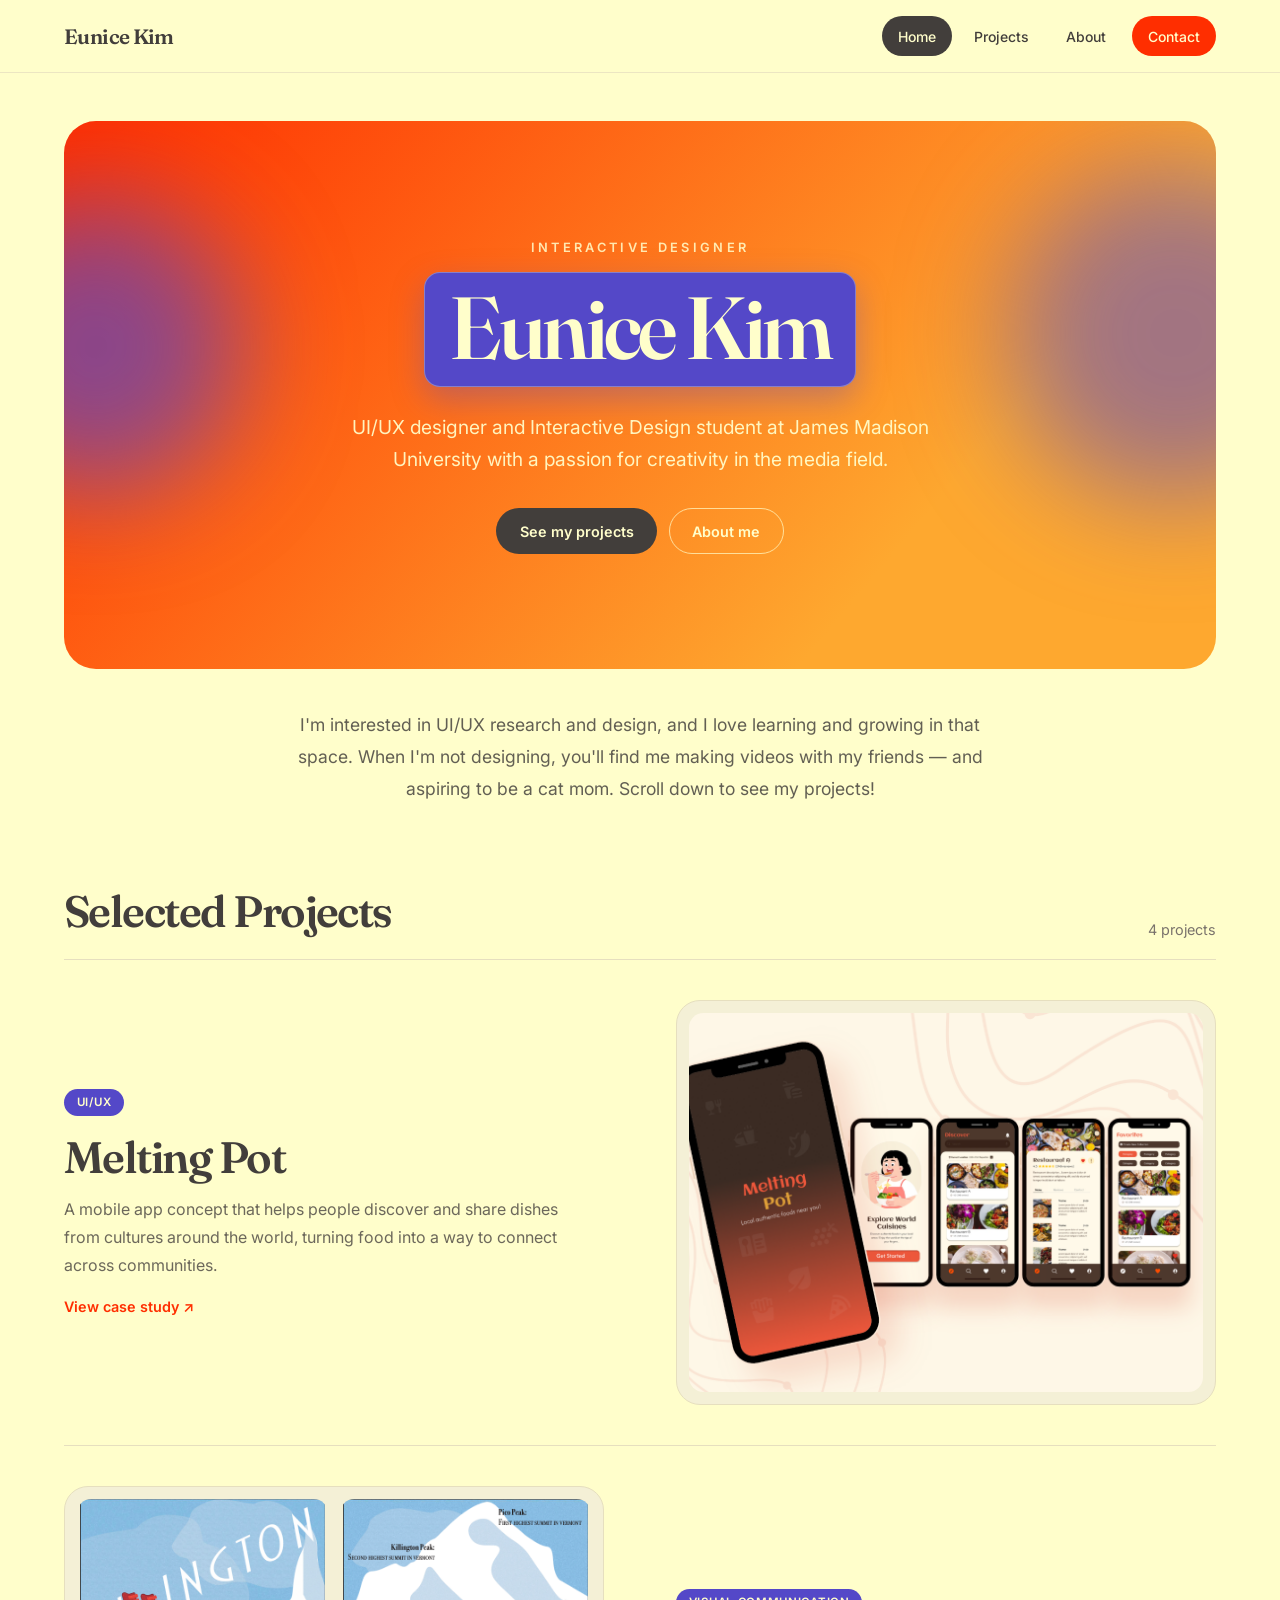
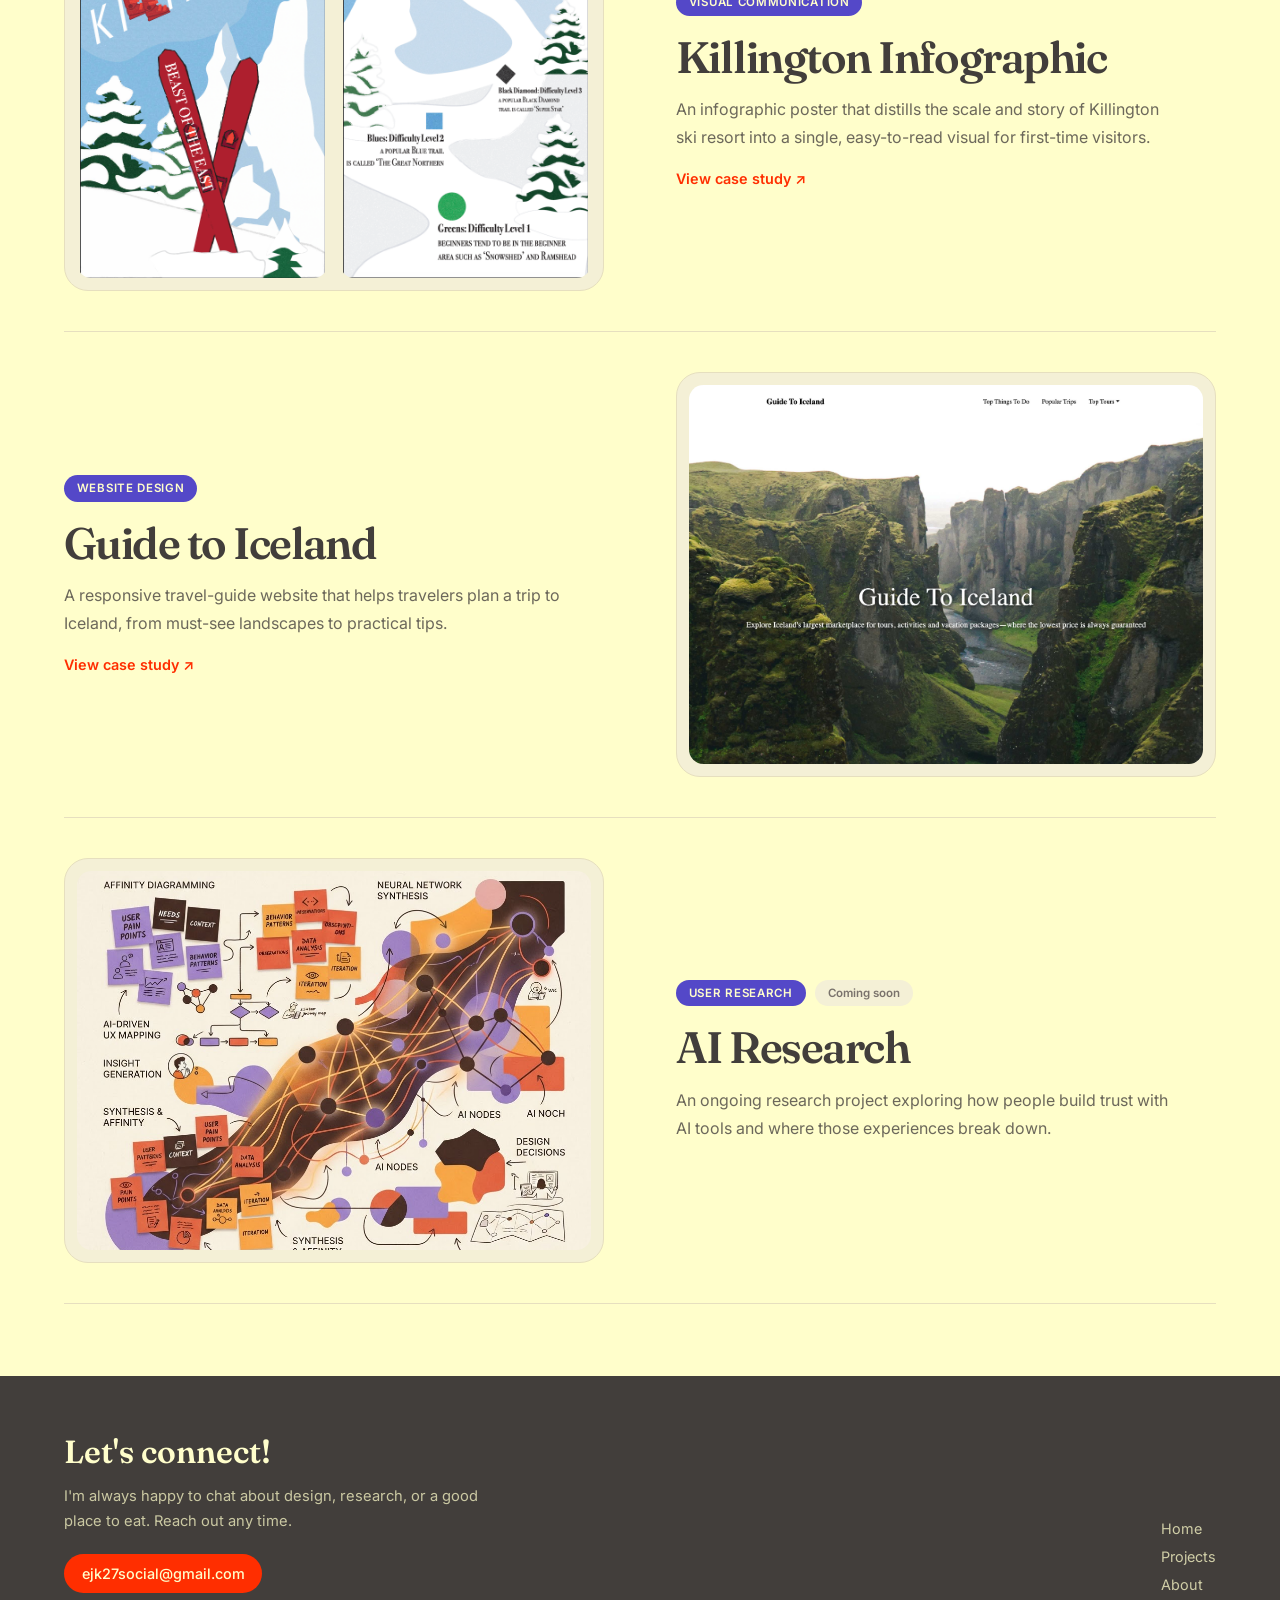
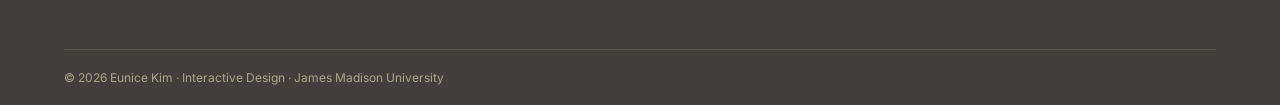
==== index.html @ 39f7ea8d "modified:   index.html" ====
<!doctype html>
<html lang="en">
  <head>
    <meta charset="utf-8">
    <meta name="viewport" content="width=device-width, initial-scale=1">
    <meta name="description" content="Portfolio of Eunice Kim, an Interactive Design student focused on UI/UX research and design.">
    <meta name="theme-color" content="#fffecb">
    <title>Eunice Kim — Interactive Designer</title>
    <link rel="icon" href="public/eunice-tab-logo.png" type="image/png">
    <link rel="stylesheet" href="styles.css">
    <script src="site.js" defer></script>
  </head>
  <body>
    <header class="site-header">
      <div class="header-inner">
        <a class="brand" href="./">Eunice Kim</a>
        <button class="menu-toggle" type="button" aria-label="Open menu" aria-expanded="false" aria-controls="primary-navigation">☰</button>
        <nav class="primary-nav" id="primary-navigation" aria-label="Primary">
          <a class="nav-link" href="./" aria-current="page">Home</a>
          <a class="nav-link" href="./#projects">Projects</a>
          <a class="nav-link" href="./about/">About</a>
          <a class="contact-link" href="mailto:ejk27social@gmail.com">Contact</a>
        </nav>
      </div>
    </header>

    <main>
      <section class="container hero-wrap" aria-labelledby="hero-title">
        <div class="hero">
          <span class="eyebrow">Interactive Designer</span>
          <h1 id="hero-title">Eunice Kim</h1>
          <p class="hero-copy">UI/UX designer and Interactive Design student at James Madison University with a passion for creativity in the media field.</p>
          <div class="button-row">
            <a class="button button-primary" href="#projects">See my projects</a>
            <a class="button button-outline-light" href="./about/">About me</a>
          </div>
        </div>
        <p class="intro-copy">I&apos;m interested in UI/UX research and design, and I love learning and growing in that space. 
          When I&apos;m not designing, you&apos;ll find me making videos with my friends — and aspiring to be a cat mom. Scroll down to see my projects!</p>
      </section>

      <section class="container section" id="projects" aria-labelledby="projects-title">
        <div class="section-heading">
          <h2 id="projects-title">Selected Projects</h2>
          <span class="subtle">4 projects</span>
        </div>

        <ul class="project-list">
          <li class="project-row">
            <a class="project-card-link" href="./projects/melting-pot/">
              <div class="project-info">
                <span class="project-category">UI/UX</span>
                <h3 class="project-title">Melting Pot</h3>
                <p class="project-blurb">A mobile app concept that helps people discover and share dishes from cultures around the world, turning food into a way to connect across communities.</p>
                <span class="project-cta">View case study ↗</span>
              </div>
              <div class="project-visual">
                <img src="public/images/Melting Pot Redesign.png" alt="Melting Pot cultural food discovery app concept" loading="lazy">
              </div>
            </a>
          </li>

          <li class="project-row">
            <a class="project-card-link" href="./projects/killington-infographic/">
              <div class="project-info">
                <span class="project-category">Visual Communication</span>
                <h3 class="project-title">Killington Infographic</h3>
                <p class="project-blurb">An infographic poster that distills the scale and story of Killington ski resort into a single, easy-to-read visual for first-time visitors.</p>
                <span class="project-cta">View case study ↗</span>
              </div>
              <div class="project-visual contain">
                <img src="public/images/killington-infographic-front.png" alt="Killington ski resort infographic poster" loading="lazy">
                <img src="public/images/killington-infographic-back.png" alt="Infographic detail showing Killington trail information" loading="lazy">
              </div>
            </a>
          </li>

          <li class="project-row">
            <a class="project-card-link" href="./projects/guide-to-iceland/">
              <div class="project-info">
                <span class="project-category">Website Design</span>
                <h3 class="project-title">Guide to Iceland</h3>
                <p class="project-blurb">A responsive travel-guide website that helps travelers plan a trip to Iceland, from must-see landscapes to practical tips.</p>
                <span class="project-cta">View case study ↗</span>
              </div>
              <div class="project-visual">
                <img src="public/images/guide-to-iceland.png" alt="Guide to Iceland travel website design" loading="lazy">
              </div>
            </a>
          </li>

          <li class="project-row">
            <div class="project-info">
              <span class="project-category">User Research</span>
              <span class="coming-soon">Coming soon</span>
              <h3 class="project-title">AI Research</h3>
              <p class="project-blurb">An ongoing research project exploring how people build trust with AI tools and where those experiences break down.</p>
            </div>
            <div class="project-visual">
              <img src="public/images/ai-research.png" alt="AI trust research project artwork" loading="lazy">
            </div>
          </li>
        </ul>
      </section>
    </main>

    <footer class="site-footer">
      <div class="footer-inner">
        <div class="footer-copy">
          <h2 class="footer-title">Let&apos;s connect!</h2>
          <p class="footer-description">I&apos;m always happy to chat about design, research, or a good place to eat. Reach out any time.</p>
          <a class="footer-email" href="mailto:ejk27social@gmail.com">ejk27social@gmail.com</a>
        </div>
        <nav class="footer-nav" aria-label="Footer">
          <a href="./">Home</a>
          <a href="./#projects">Projects</a>
          <a href="./about/">About</a>
        </nav>
      </div>
      <div class="footer-bottom">© <span data-current-year>2026</span> Eunice Kim · Interactive Design · James Madison University</div>
    </footer>
  </body>
</html>
---- styles.css ----
@import url('https://fonts.googleapis.com/css2?family=Fraunces:opsz,wght@9..144,500;9..144,600;9..144,700&family=Inter:wght@400;500;600;700&display=swap');

:root {
  color-scheme: light;
  --ink: #423e3b;
  --red: #ff2e00;
  --orange: #fea82f;
  --cream: #fffecb;
  --violet: #5448c8;
  --muted: #f4f0d6;
  --muted-ink: #7a736c;
  --border: #e6dfbf;
  --display: 'Fraunces', Georgia, serif;
  --body: 'Inter', Arial, sans-serif;
}

* {
  box-sizing: border-box;
}

html {
  scroll-behavior: smooth;
  scroll-padding-top: 6rem;
}

body {
  min-height: 100vh;
  margin: 0;
  background: var(--cream);
  color: var(--ink);
  font-family: var(--body);
  -webkit-font-smoothing: antialiased;
}

body,
button,
a {
  font-family: var(--body);
}

a {
  color: inherit;
  text-decoration: none;
}

button {
  color: inherit;
}

img {
  display: block;
  max-width: 100%;
}

.site-header {
  position: sticky;
  z-index: 10;
  top: 0;
  border-bottom: 1px solid rgb(230 223 191 / 75%);
  background: rgb(255 254 203 / 90%);
  backdrop-filter: blur(14px);
}

.header-inner,
.footer-inner,
.footer-bottom,
.container {
  width: min(100% - 3rem, 72rem);
  margin-inline: auto;
}

.header-inner {
  display: flex;
  min-height: 4.5rem;
  align-items: center;
  justify-content: space-between;
}

.brand,
h1,
h2,
h3,
.project-title,
.footer-title {
  font-family: var(--display);
}

.brand {
  font-size: 1.3rem;
  font-weight: 600;
  letter-spacing: -0.03em;
}

.primary-nav {
  display: flex;
  align-items: center;
  gap: 0.35rem;
}

.nav-link,
.contact-link {
  border-radius: 999px;
  padding: 0.7rem 1rem;
  font-size: 0.875rem;
  font-weight: 500;
  transition: background-color 160ms ease, color 160ms ease, transform 160ms ease;
}

.nav-link:hover,
.nav-link[aria-current='page'] {
  background: var(--ink);
  color: var(--cream);
}

.contact-link {
  margin-left: 0.25rem;
  background: var(--red);
  color: var(--cream);
}

.contact-link:hover,
.button-primary:hover {
  background: var(--ink);
}

.menu-toggle {
  display: none;
  width: 2.75rem;
  height: 2.75rem;
  border: 0;
  border-radius: 50%;
  background: transparent;
  cursor: pointer;
  font-size: 1.4rem;
}

.hero-wrap {
  padding: 3rem 0 2rem;
}

.hero {
  position: relative;
  overflow: hidden;
  border-radius: 2rem;
  padding: clamp(4rem, 9vw, 7.5rem) 1.5rem;
  background: linear-gradient(130deg, var(--red), var(--orange) 74%);
  text-align: center;
  isolation: isolate;
}

.hero::before,
.hero::after {
  position: absolute;
  z-index: -1;
  width: 18rem;
  aspect-ratio: 1;
  border-radius: 50%;
  background: rgb(84 72 200 / 68%);
  content: '';
  filter: blur(3.5rem);
}

.hero::before {
  top: 15%;
  left: -7rem;
}

.hero::after {
  top: 8%;
  right: -8rem;
  width: 21rem;
  background: rgb(84 72 200 / 54%);
}

.eyebrow {
  color: rgb(255 254 203 / 85%);
  font-size: 0.8rem;
  font-weight: 600;
  letter-spacing: 0.26em;
  text-transform: uppercase;
}

.hero h1 {
  width: fit-content;
  margin: 1rem auto 0;
  border: 1px solid rgb(255 254 203 / 30%);
  border-radius: 1rem;
  padding: 0.25rem 1.5rem 0.45rem;
  background: var(--violet);
  box-shadow: 0 0.75rem 2rem rgb(84 72 200 / 35%);
  color: var(--cream);
  font-size: clamp(3rem, 8vw, 5.5rem);
  font-weight: 600;
  letter-spacing: -0.04em;
  line-height: 1.15;
}

.hero-copy {
  max-width: 38rem;
  margin: 1.5rem auto 0;
  color: rgb(255 254 203 / 93%);
  font-size: clamp(1rem, 2.1vw, 1.2rem);
  line-height: 1.7;
}

.button-row {
  display: flex;
  flex-wrap: wrap;
  justify-content: center;
  gap: 0.75rem;
  margin-top: 2rem;
}

.button {
  display: inline-flex;
  min-height: 2.9rem;
  align-items: center;
  justify-content: center;
  border: 1px solid transparent;
  border-radius: 999px;
  padding: 0.75rem 1.4rem;
  font-size: 0.9rem;
  font-weight: 600;
  transition: transform 160ms ease, background-color 160ms ease;
}

.button:hover {
  transform: translateY(-2px);
}

.button-primary {
  background: var(--ink);
  color: var(--cream);
}

.button-outline-light {
  border-color: rgb(255 254 203 / 70%);
  color: var(--cream);
}

.button-outline-light:hover {
  background: rgb(255 254 203 / 15%);
}

.intro-copy {
  max-width: 43rem;
  margin: 2.5rem auto 0;
  color: rgb(66 62 59 / 83%);
  font-size: 1.1rem;
  line-height: 1.8;
  text-align: center;
}

.section {
  padding: 3rem 0 4.5rem;
}

.section-heading {
  display: flex;
  align-items: end;
  justify-content: space-between;
  gap: 1rem;
  border-bottom: 1px solid var(--border);
  padding-bottom: 1.3rem;
}

.section-heading h2 {
  margin: 0;
  font-size: clamp(2rem, 4vw, 2.75rem);
  font-weight: 600;
  letter-spacing: -0.035em;
}

.subtle {
  color: var(--muted-ink);
  font-size: 0.9rem;
}

.project-list {
  padding: 0;
  margin: 0;
  list-style: none;
}

.project-row {
  display: grid;
  grid-template-columns: 1fr 1fr;
  align-items: center;
  gap: clamp(2rem, 6vw, 4.5rem);
  border-bottom: 1px solid var(--border);
  padding: 2.5rem 0;
}

.project-row:nth-child(even) .project-info {
  order: 2;
}

.project-row:nth-child(even) .project-visual {
  order: 1;
}

.project-card-link {
  display: contents;
}

.project-card-link:hover .project-title {
  color: var(--red);
}

.project-category,
.coming-soon {
  display: inline-flex;
  width: fit-content;
  align-items: center;
  border-radius: 999px;
  padding: 0.4rem 0.8rem;
  background: var(--violet);
  color: var(--cream);
  font-size: 0.72rem;
  font-weight: 600;
  letter-spacing: 0.06em;
  text-transform: uppercase;
}

.coming-soon {
  margin-left: 0.35rem;
  background: var(--muted);
  color: var(--muted-ink);
  letter-spacing: 0;
  text-transform: none;
}

.project-title {
  margin: 1rem 0 0;
  font-size: clamp(2rem, 4vw, 2.75rem);
  font-weight: 600;
  letter-spacing: -0.035em;
  line-height: 1.15;
  transition: color 160ms ease;
}

.project-blurb {
  max-width: 31rem;
  margin: 0.8rem 0 0;
  color: rgb(66 62 59 / 78%);
  line-height: 1.75;
}

.project-cta {
  display: inline-block;
  margin-top: 1.2rem;
  color: var(--red);
  font-size: 0.9rem;
  font-weight: 600;
}

.project-visual {
  display: flex;
  aspect-ratio: 4 / 3;
  gap: 0.75rem;
  overflow: hidden;
  border: 1px solid var(--border);
  border-radius: 1.5rem;
  padding: 0.75rem;
  background: var(--muted);
}

.project-visual img {
  width: 100%;
  height: 100%;
  min-width: 0;
  flex: 1;
  border-radius: 0.9rem;
  object-fit: cover;
  transition: transform 350ms ease;
}

.project-visual.contain img {
  object-fit: contain;
}

.project-card-link:hover .project-visual img {
  transform: scale(1.035);
}

.site-footer {
  background: var(--ink);
  color: var(--cream);
}

.footer-inner {
  display: flex;
  align-items: end;
  justify-content: space-between;
  gap: 3rem;
  padding-block: 3.5rem;
}

.footer-copy {
  max-width: 28rem;
}

.footer-title {
  margin: 0;
  font-size: 2rem;
  font-weight: 600;
}

.footer-description {
  margin: 0.8rem 0 0;
  color: rgb(255 254 203 / 72%);
  font-size: 0.92rem;
  line-height: 1.7;
}

.footer-email {
  display: inline-flex;
  margin-top: 1.25rem;
  border-radius: 999px;
  padding: 0.7rem 1.1rem;
  background: var(--red);
  font-size: 0.9rem;
  font-weight: 500;
  transition: background-color 160ms ease, color 160ms ease;
}

.footer-email:hover {
  background: var(--orange);
  color: var(--ink);
}

.footer-nav {
  display: flex;
  flex-direction: column;
  gap: 0.7rem;
  font-size: 0.9rem;
}

.footer-nav a {
  color: rgb(255 254 203 / 75%);
}

.footer-nav a:hover {
  color: var(--cream);
}

.footer-bottom {
  border-top: 1px solid rgb(255 254 203 / 12%);
  padding-block: 1.25rem;
  color: rgb(255 254 203 / 55%);
  font-size: 0.75rem;
}

.about-layout {
  display: grid;
  grid-template-columns: minmax(0, 0.9fr) minmax(0, 1.1fr);
  align-items: center;
  gap: clamp(3rem, 8vw, 6rem);
  padding-block: 5rem;
}

.about-art {
  position: relative;
  width: min(100%, 28rem);
  aspect-ratio: 1;
  justify-self: center;
}

.about-art::before {
  position: absolute;
  inset: -1rem;
  background: linear-gradient(135deg, var(--violet), var(--red), var(--orange));
  content: '';
  filter: blur(2.5rem);
  opacity: 0.2;
}

.about-art img {
  position: relative;
  width: 100%;
  height: 100%;
  border: 0.35rem solid white;
  border-radius: 42% 58% 58% 42% / 45% 45% 55% 55%;
  object-fit: cover;
}

.about-copy h1 {
  margin: 0;
  color: var(--violet);
  font-size: clamp(3rem, 6vw, 4rem);
  font-weight: 600;
}

.about-copy p {
  margin: 1.2rem 0 0;
  color: rgb(66 62 59 / 86%);
  font-size: 1.05rem;
  line-height: 1.8;
}

.about-actions {
  justify-content: start;
}

.button-primary-red {
  background: var(--red);
  color: var(--cream);
}

.button-primary-red:hover {
  background: var(--ink);
}

.button-outline {
  border-color: rgb(66 62 59 / 25%);
}

.button-outline:hover {
  background: var(--muted);
}

.facts {
  display: grid;
  grid-template-columns: repeat(3, minmax(0, 1fr));
  gap: 1rem;
  padding-bottom: 5rem;
}

.fact-card {
  border: 1px solid var(--border);
  border-radius: 1.25rem;
  padding: 1.5rem;
  background: white;
}

.fact-label,
.meta-label {
  color: var(--muted-ink);
  font-size: 0.75rem;
  font-weight: 700;
  letter-spacing: 0.08em;
  text-transform: uppercase;
}

.fact-value {
  margin: 0.5rem 0 0;
  font-family: var(--display);
  font-size: 1.25rem;
  font-weight: 600;
}

.fact-note {
  margin: 0.35rem 0 0;
  color: rgb(66 62 59 / 62%);
  font-size: 0.9rem;
}

.case-study {
  width: min(100% - 3rem, 64rem);
  margin-inline: auto;
  padding-block: 3rem 5rem;
}

.back-link {
  display: inline-flex;
  align-items: center;
  gap: 0.5rem;
  color: rgb(66 62 59 / 72%);
  font-size: 0.9rem;
  font-weight: 600;
}

.back-link:hover {
  color: var(--red);
}

.case-hero {
  display: grid;
  grid-template-columns: 3fr 2fr;
  align-items: center;
  gap: 2rem;
  margin-top: 1.5rem;
}

.case-cover {
  display: grid;
  min-height: 15rem;
  aspect-ratio: 4 / 3;
  overflow: hidden;
  place-items: center;
  border: 1px solid var(--border);
  border-radius: 1.75rem;
  background: var(--muted);
}

.case-cover img {
  width: 100%;
  height: 100%;
  object-fit: cover;
}

.case-cover.contain img {
  object-fit: contain;
}

.case-cover.full-image {
  aspect-ratio: auto;
}

.case-cover.full-image img {
  height: auto;
}

.case-cover.portrait {
  width: min(100%, 25rem);
  aspect-ratio: 2 / 3;
  justify-self: start;
}

.case-heading h1 {
  margin: 0.9rem 0 0;
  font-size: clamp(2.5rem, 5vw, 3.5rem);
  font-weight: 600;
  letter-spacing: -0.04em;
  line-height: 1.1;
}

.design-question {
  margin: 1rem 0 0;
  color: var(--red);
  font-size: 1.15rem;
  font-weight: 600;
  line-height: 1.6;
}

.case-study-link {
  display: inline-flex;
  align-items: center;
  justify-content: center;
  margin-top: 1.25rem;
  border-radius: 999px;
  padding: 0.7rem 1rem;
  background: var(--violet);
  color: #fff;
  font-size: 0.875rem;
  font-weight: 600;
  text-decoration: none;
  transition: background-color 160ms ease;
}

.case-study-link:active {
  background: var(--red);
}

.case-overview {
  display: grid;
  grid-template-columns: 2fr 1fr;
  gap: 3rem;
  margin-top: 3.5rem;
}

.case-overview h2,
.case-section h2 {
  margin: 0;
  font-size: 1.75rem;
  font-weight: 600;
}

.case-overview-copy {
  margin: 1rem 0 0;
  color: rgb(66 62 59 / 82%);
  font-size: 1.05rem;
  line-height: 1.8;
}

.case-meta {
  display: grid;
  align-content: start;
  gap: 1.5rem;
  border: 1px solid var(--border);
  border-radius: 1.25rem;
  padding: 1.5rem;
  background: white;
}

.case-meta p {
  margin: 0.35rem 0 0;
  line-height: 1.55;
}

.tools-list {
  display: flex;
  flex-wrap: wrap;
  gap: 0.5rem;
  margin-top: 0.6rem;
}

.tool-chip {
  border-radius: 999px;
  padding: 0.4rem 0.7rem;
  background: var(--muted);
  font-size: 0.85rem;
}

.case-sections {
  display: grid;
  gap: 3.5rem;
  margin-top: 4rem;
}

.case-section {
  display: grid;
  grid-template-columns: 1fr 1fr;
  align-items: center;
  gap: 3rem;
}

.case-section:nth-child(even) .case-section-copy {
  order: 2;
}

.case-section:nth-child(even) .case-section-image {
  order: 1;
}

.case-section-copy p {
  margin: 0.9rem 0 0;
  color: rgb(66 62 59 / 82%);
  line-height: 1.8;
}

.case-section-image {
  overflow: hidden;
  aspect-ratio: 4 / 3;
  border: 1px solid var(--border);
  border-radius: 1.25rem;
  background: var(--muted);
}

.case-section-image img {
  width: 100%;
  height: 100%;
  object-fit: cover;
}

.case-section-image.contain img {
  object-fit: contain;
}

.case-section-image.full-image {
  aspect-ratio: auto;
}

.case-section-image.full-image img {
  height: auto;
}

.case-section-image.portrait {
  width: min(100%, 25rem);
  aspect-ratio: 2 / 3;
  justify-self: end;
}

.case-section-image.landscape {
  aspect-ratio: 3 / 2;
  justify-self: start;
}

.coming-soon-panel {
  margin-top: 4rem;
  border: 1px dashed var(--border);
  border-radius: 1.75rem;
  padding: 4rem 2rem;
  background: rgb(255 255 255 / 55%);
  text-align: center;
}

.coming-soon-panel h2 {
  margin: 0;
  font-size: 1.75rem;
}

.coming-soon-panel p {
  max-width: 30rem;
  margin: 0.8rem auto 0;
  color: rgb(66 62 59 / 72%);
  line-height: 1.7;
}

.next-project {
  display: flex;
  align-items: center;
  justify-content: space-between;
  gap: 1rem;
  margin-top: 5rem;
  border-top: 1px solid var(--border);
  padding-top: 1.5rem;
}

.next-project small {
  color: var(--muted-ink);
}

.next-project h2 {
  margin: 0.35rem 0 0;
  font-size: 1.8rem;
  transition: color 160ms ease;
}

.next-project:hover h2 {
  color: var(--red);
}

.next-arrow {
  font-size: 1.8rem;
  transition: transform 160ms ease;
}

.next-project:hover .next-arrow {
  transform: translateX(0.3rem);
}

:focus-visible {
  outline: 3px solid var(--violet);
  outline-offset: 3px;
}

@media (max-width: 700px) {
  .header-inner,
  .footer-inner,
  .footer-bottom,
  .container {
    width: min(100% - 2rem, 72rem);
  }

  .menu-toggle {
    display: inline-grid;
    place-items: center;
  }

  .primary-nav {
    position: absolute;
    top: 100%;
    right: 0;
    left: 0;
    display: none;
    align-items: stretch;
    border-top: 1px solid var(--border);
    padding: 0.75rem 1rem 1rem;
    background: var(--cream);
  }

  .primary-nav.is-open {
    display: flex;
    flex-direction: column;
  }

  .nav-link,
  .contact-link {
    padding: 0.85rem 0.9rem;
  }

  .contact-link {
    margin-left: 0;
  }

  .hero-wrap {
    padding-top: 1.5rem;
  }

  .hero {
    border-radius: 1.5rem;
    padding-inline: 1rem;
  }

  .project-row {
    grid-template-columns: 1fr;
    gap: 1.5rem;
    padding-block: 2rem;
  }

  .project-row:nth-child(even) .project-info,
  .project-row:nth-child(even) .project-visual {
    order: initial;
  }

  .footer-inner {
    align-items: start;
    flex-direction: column;
    gap: 2rem;
  }

  .footer-nav {
    flex-direction: row;
    flex-wrap: wrap;
    gap: 1rem;
  }

  .about-layout {
    grid-template-columns: 1fr;
    gap: 2.5rem;
    padding-block: 3rem;
  }

  .about-art {
    width: min(78vw, 24rem);
  }

  .facts {
    grid-template-columns: 1fr;
    padding-bottom: 3rem;
  }

  .case-study {
    width: min(100% - 2rem, 64rem);
    padding-top: 2rem;
  }

  .case-hero,
  .case-overview,
  .case-section {
    grid-template-columns: 1fr;
  }

  .case-hero {
    gap: 1.5rem;
  }

  .case-overview {
    gap: 1.5rem;
    margin-top: 2.5rem;
  }

  .case-sections {
    gap: 2.5rem;
    margin-top: 3rem;
  }

  .case-section:nth-child(even) .case-section-copy,
  .case-section:nth-child(even) .case-section-image {
    order: initial;
  }
}

@media (prefers-reduced-motion: reduce) {
  *,
  *::before,
  *::after {
    scroll-behavior: auto !important;
    transition-duration: 0.01ms !important;
  }
}
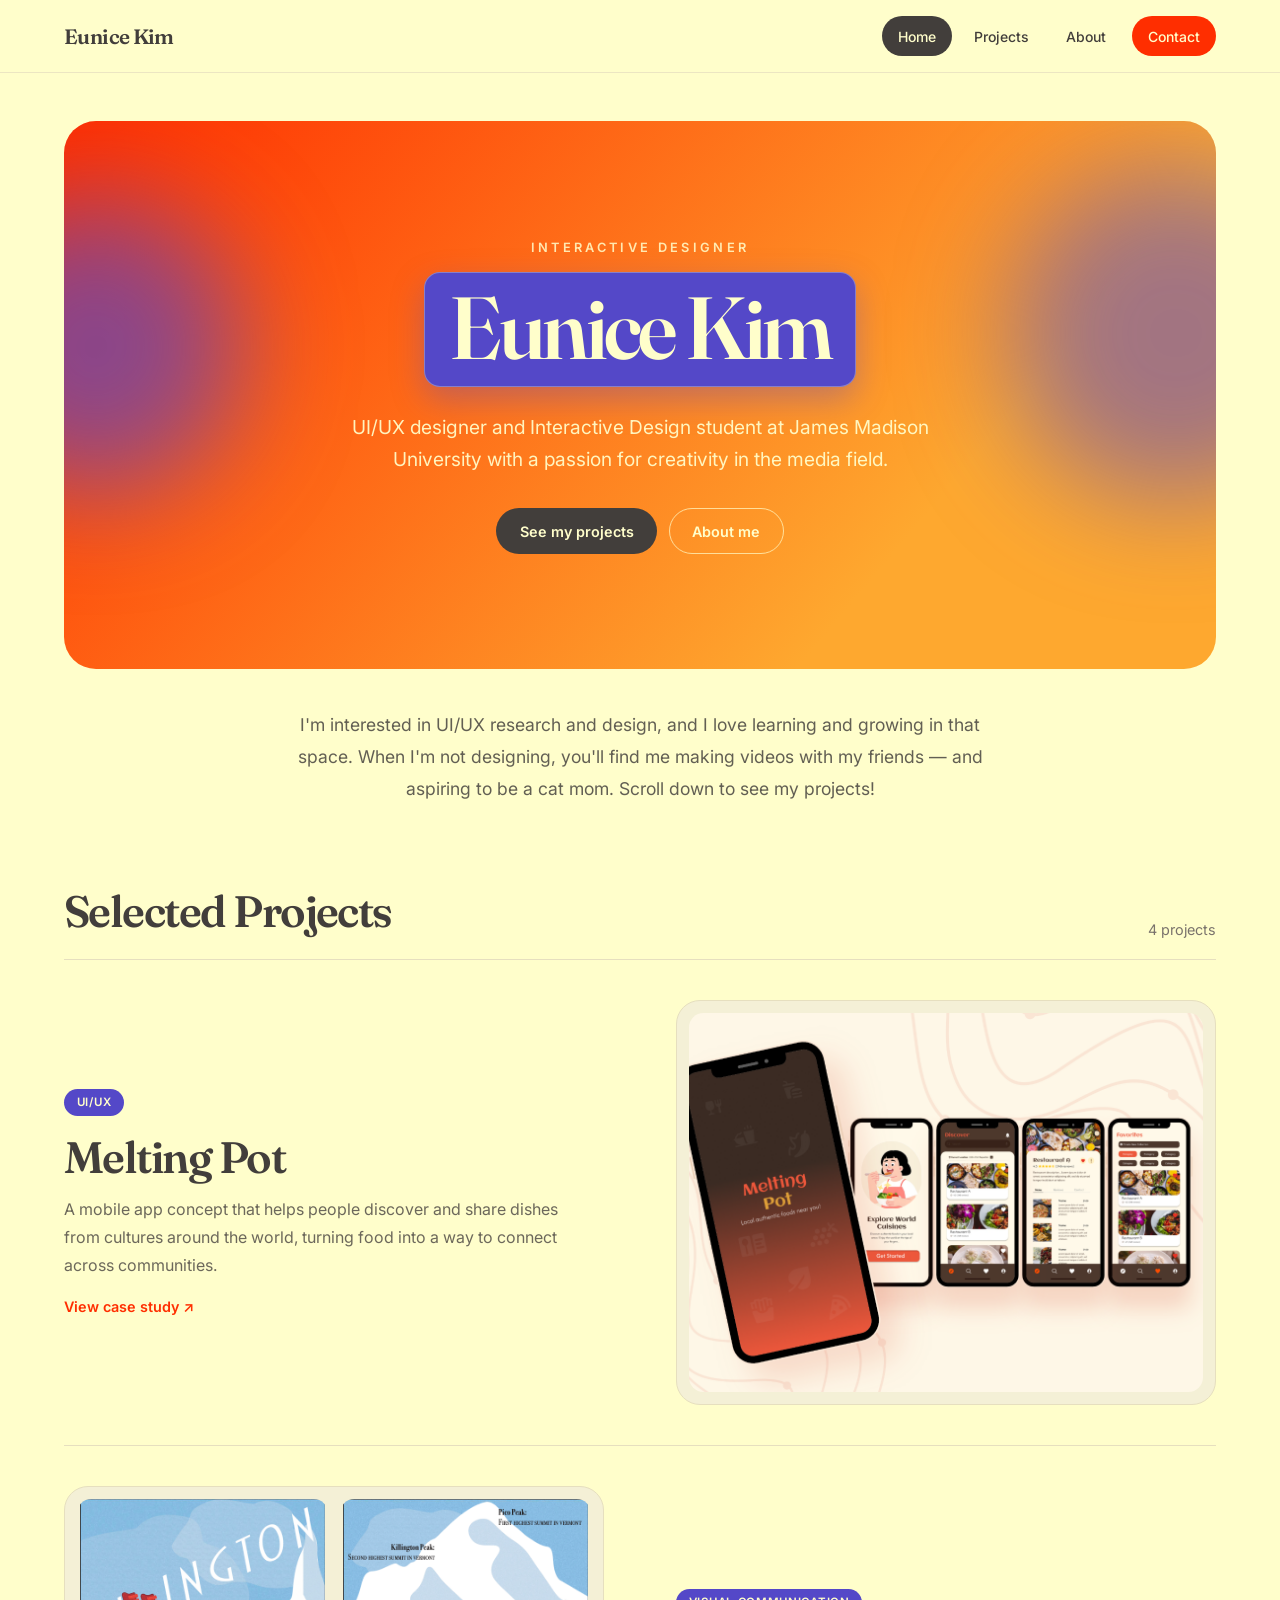
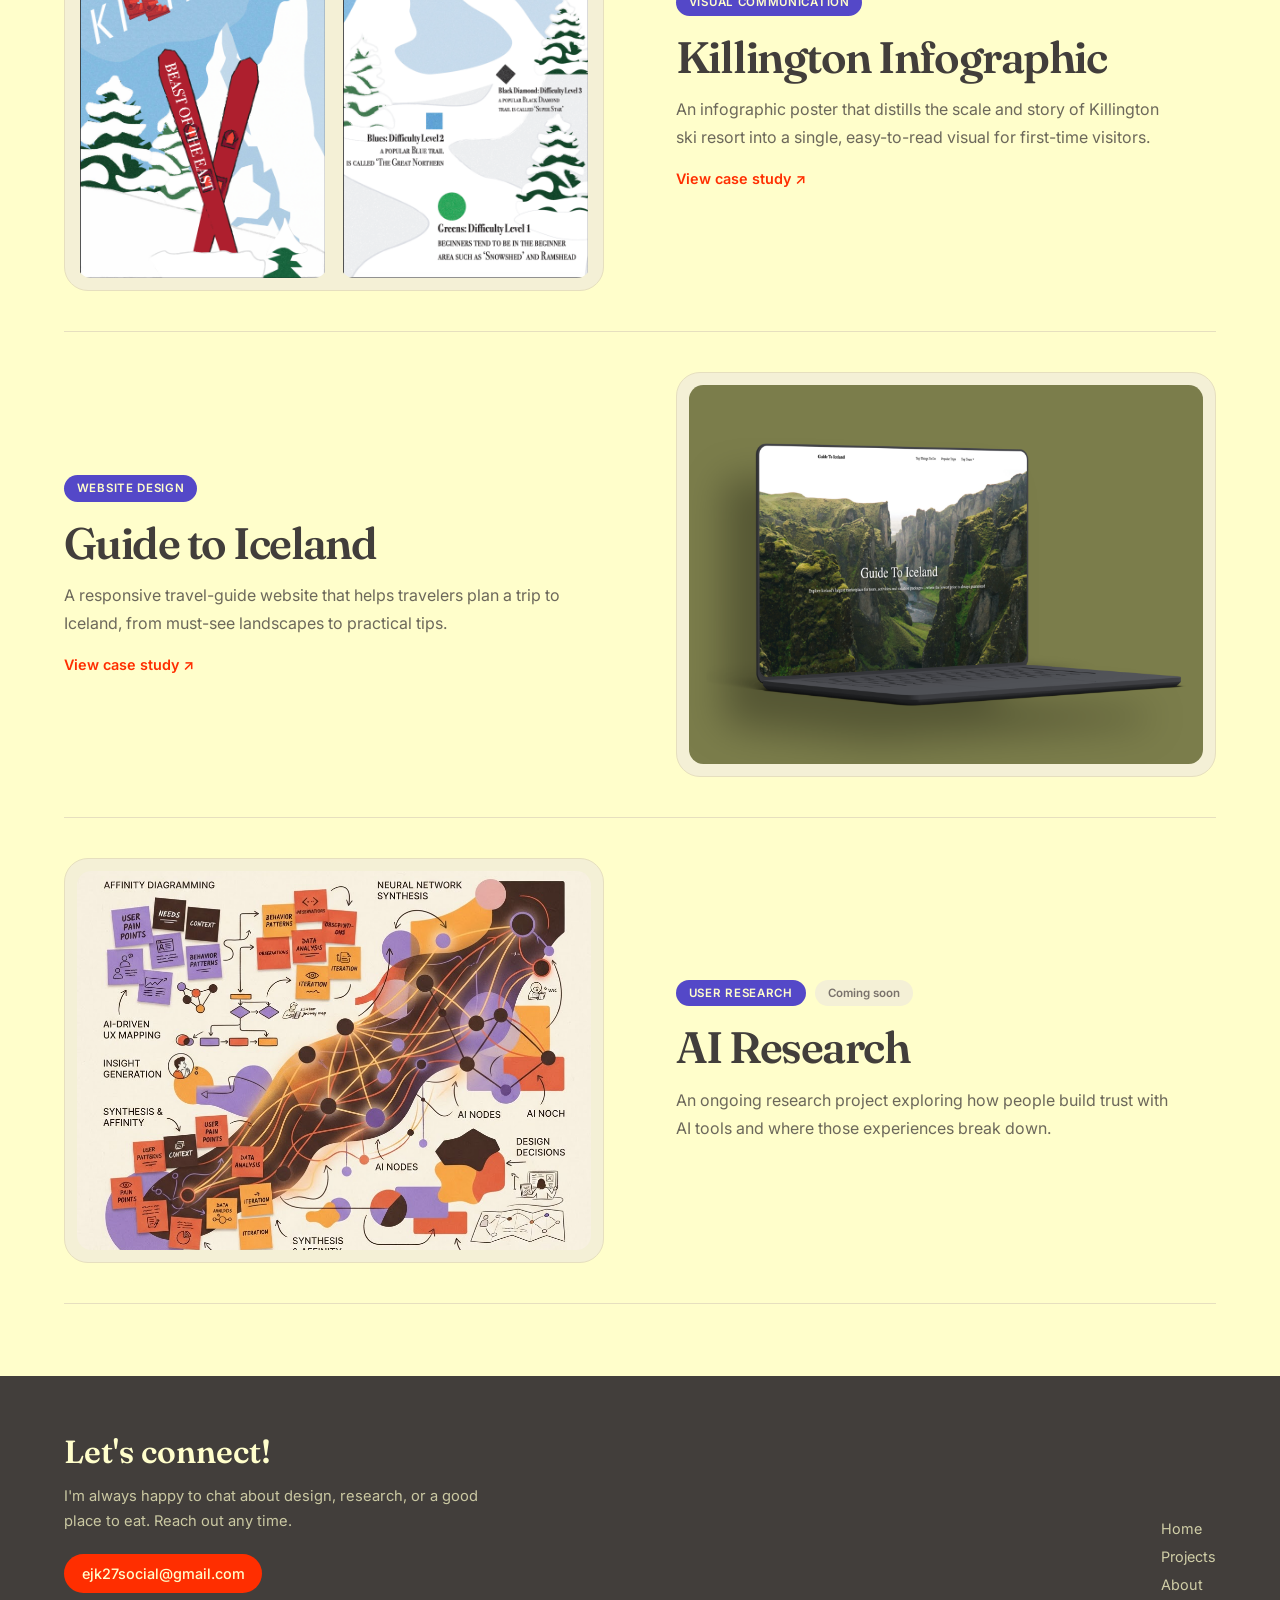
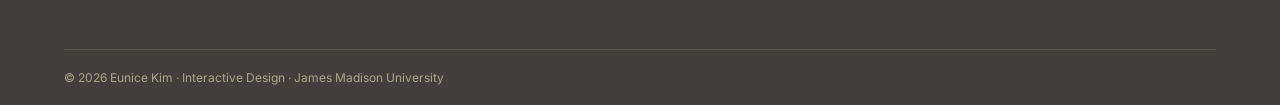
==== commit ba6f3e5f: "modified:   index.html 	new file:   public/images/guide-to-iceland-cover.png" ====
--- a/index.html
+++ b/index.html
@@ -84,7 +84,7 @@
                 <span class="project-cta">View case study ↗</span>
               </div>
               <div class="project-visual">
-                <img src="public/images/guide-to-iceland.png" alt="Guide to Iceland travel website design" loading="lazy">
+                <img src="public/images/guide-to-iceland-cover.png" alt="Guide to Iceland travel website design" loading="lazy">
               </div>
             </a>
           </li>
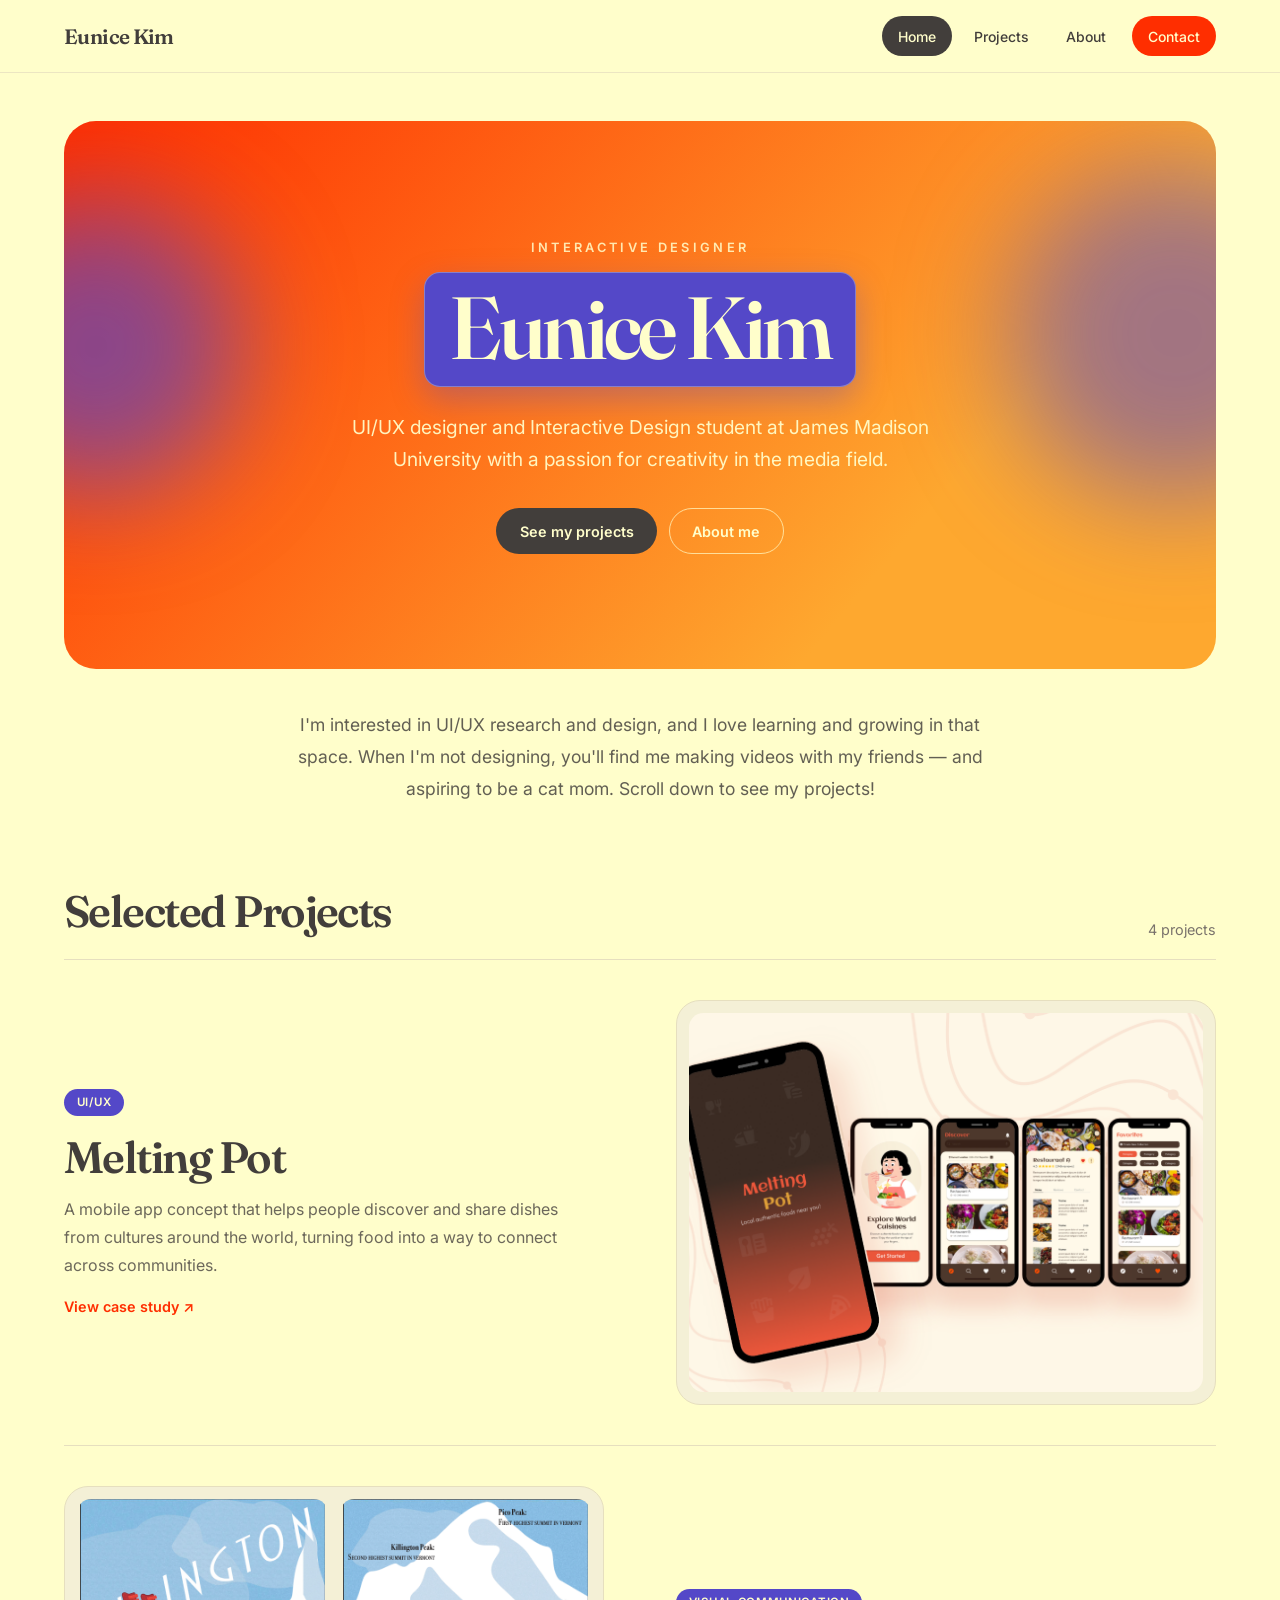
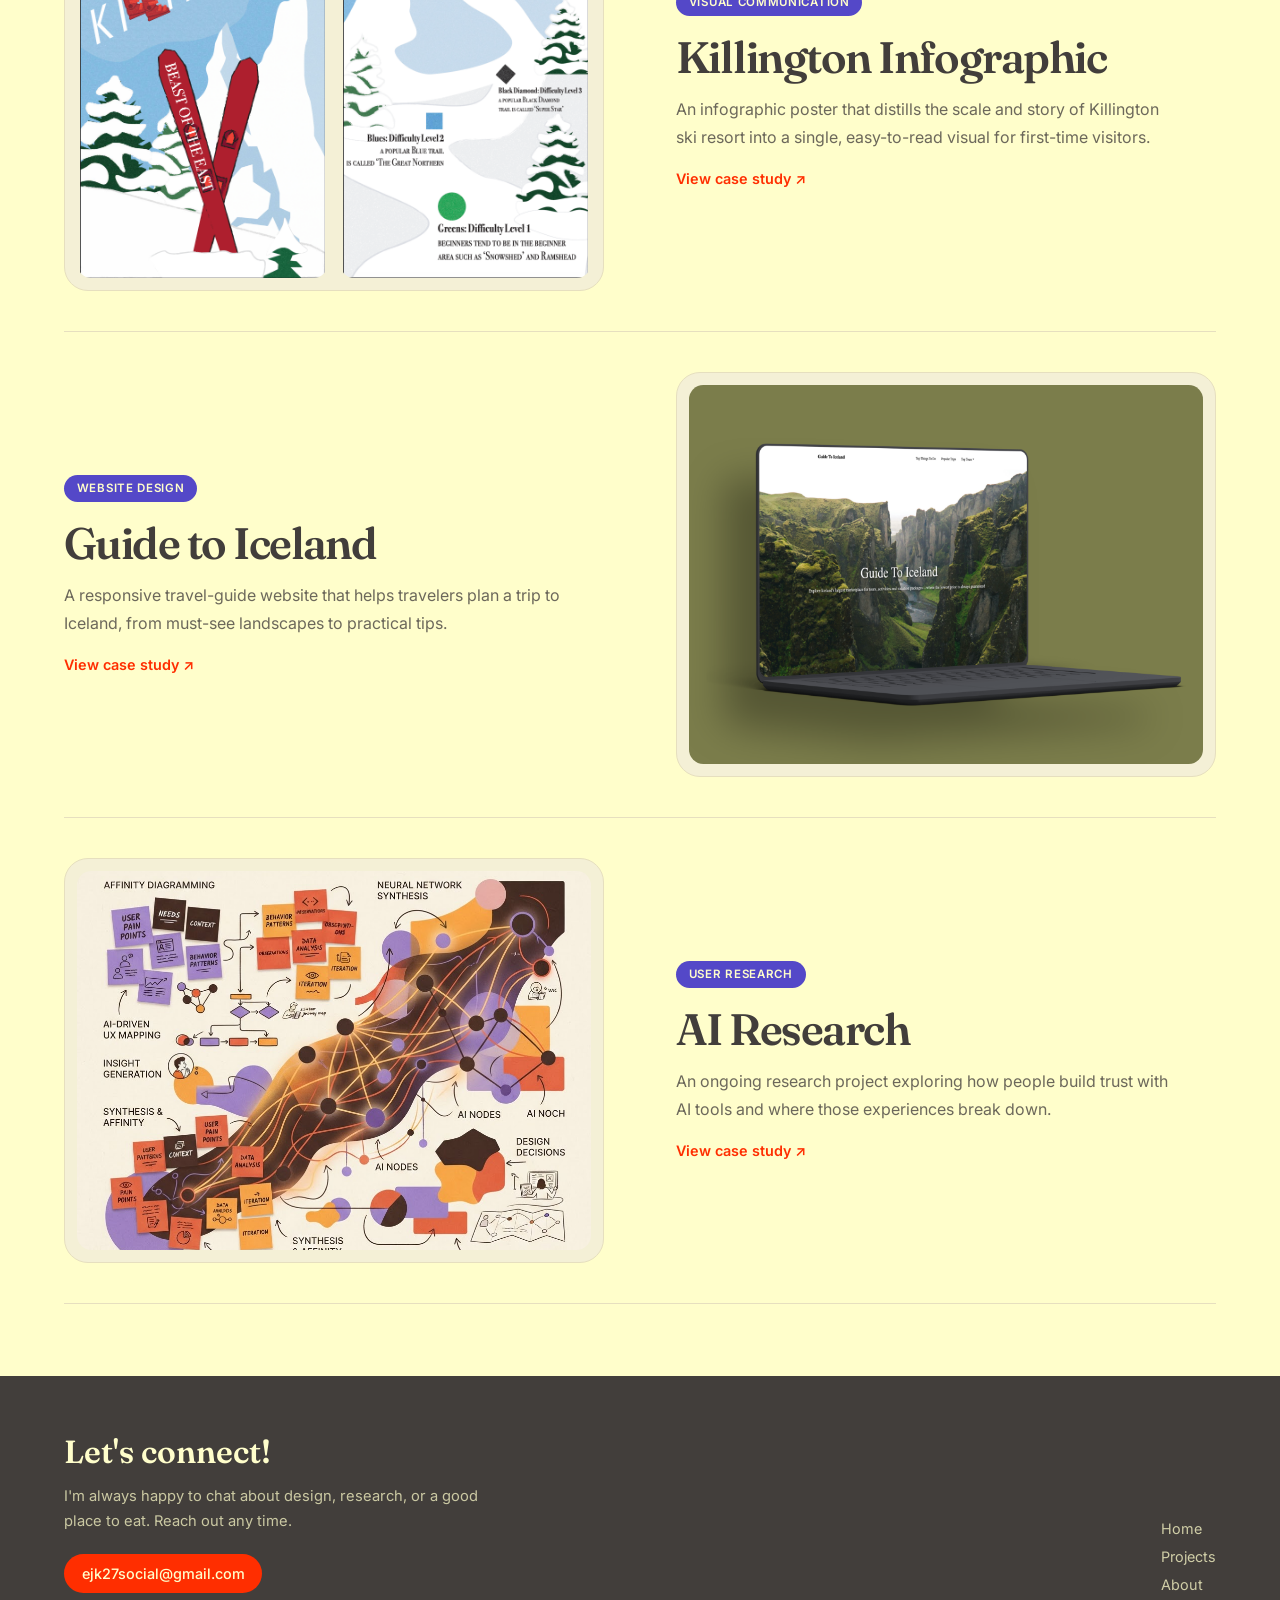
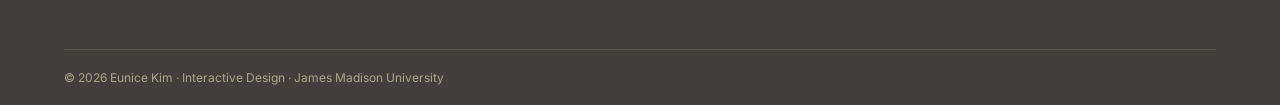
==== commit 13cd8efa: "modified:   index.html 	modified:   projects/ai-research/index.html" ====
--- a/index.html
+++ b/index.html
@@ -90,15 +90,17 @@
           </li>
 
           <li class="project-row">
-            <div class="project-info">
-              <span class="project-category">User Research</span>
-              <span class="coming-soon">Coming soon</span>
-              <h3 class="project-title">AI Research</h3>
-              <p class="project-blurb">An ongoing research project exploring how people build trust with AI tools and where those experiences break down.</p>
-            </div>
-            <div class="project-visual">
-              <img src="public/images/ai-research.png" alt="AI trust research project artwork" loading="lazy">
-            </div>
+            <a class="project-card-link" href="./projects/ai-research/">
+              <div class="project-info">
+                <span class="project-category">User Research</span>
+                <h3 class="project-title">AI Research</h3>
+                <p class="project-blurb">An ongoing research project exploring how people build trust with AI tools and where those experiences break down.</p>
+                <span class="project-cta">View case study ↗</span>
+              </div>
+              <div class="project-visual">
+                <img src="public/images/ai-research.png" alt="AI trust research project artwork" loading="lazy">
+              </div>
+            </a>
           </li>
         </ul>
       </section>
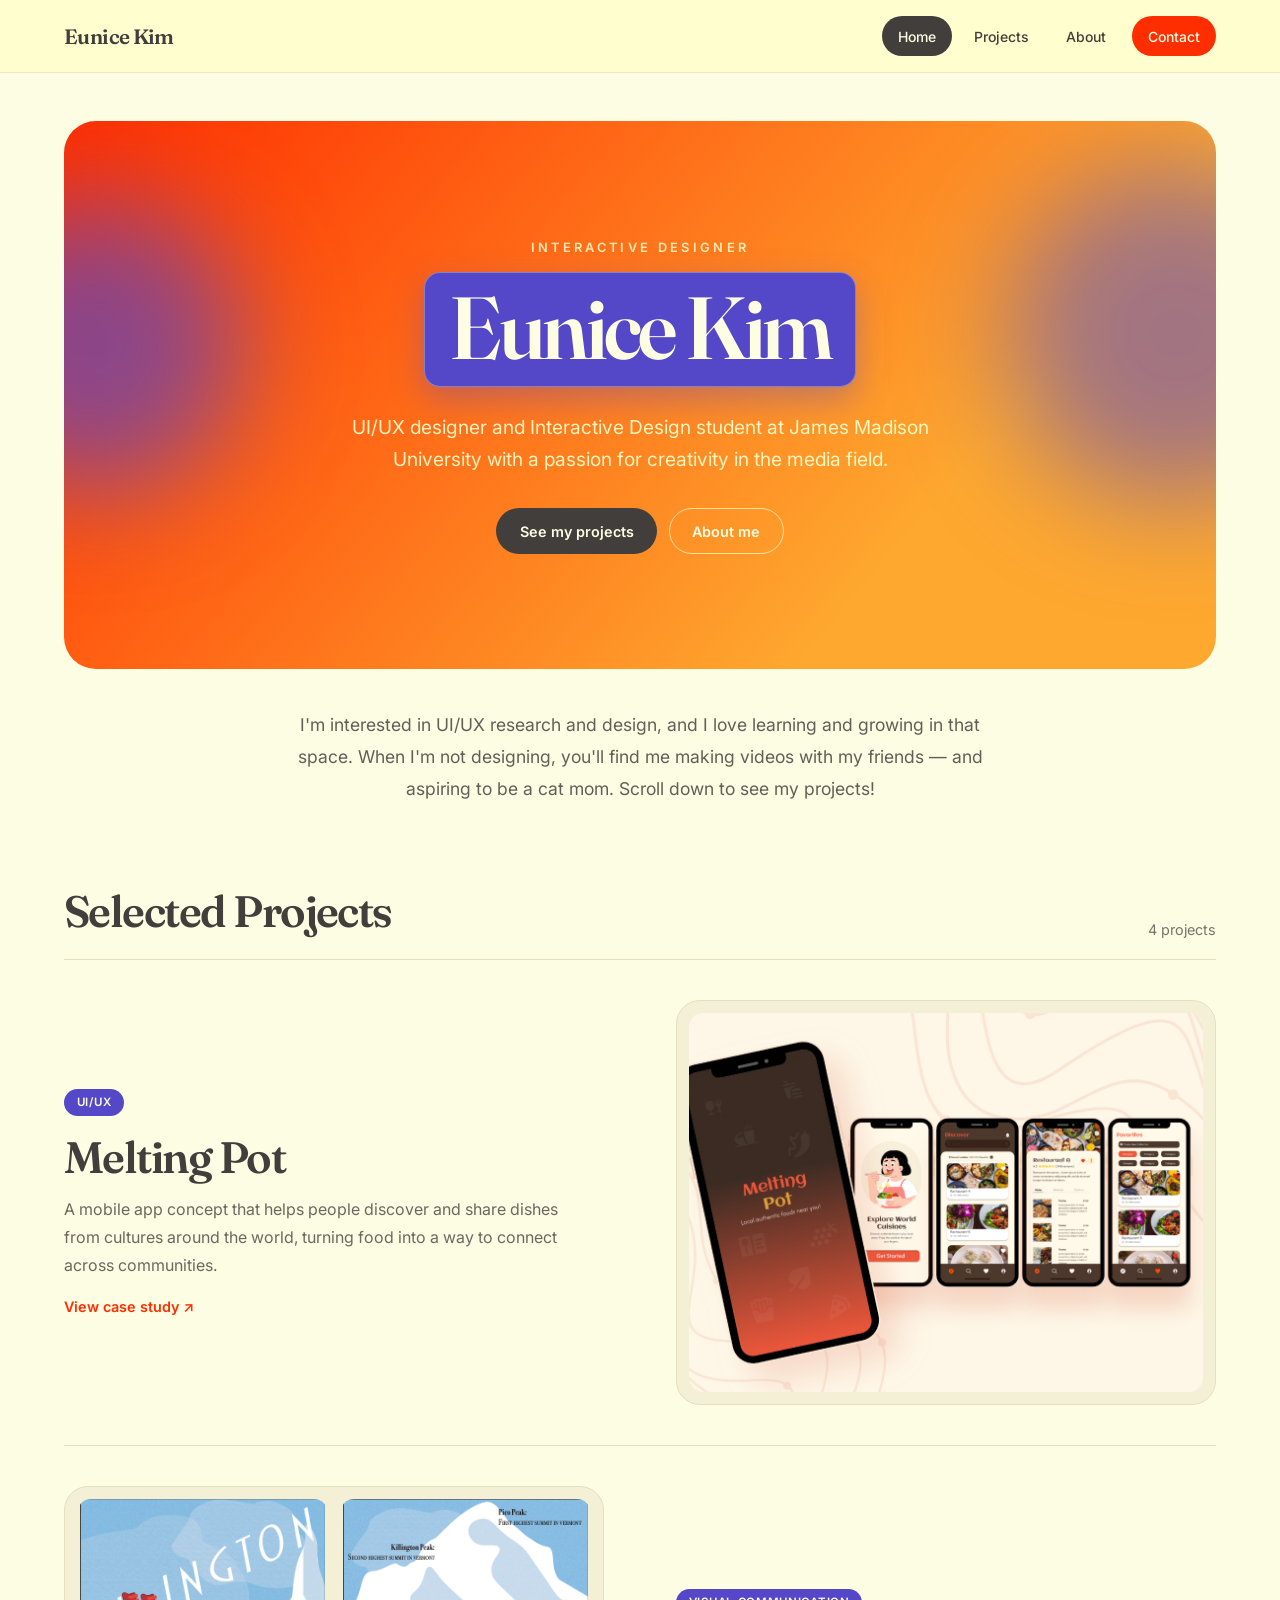
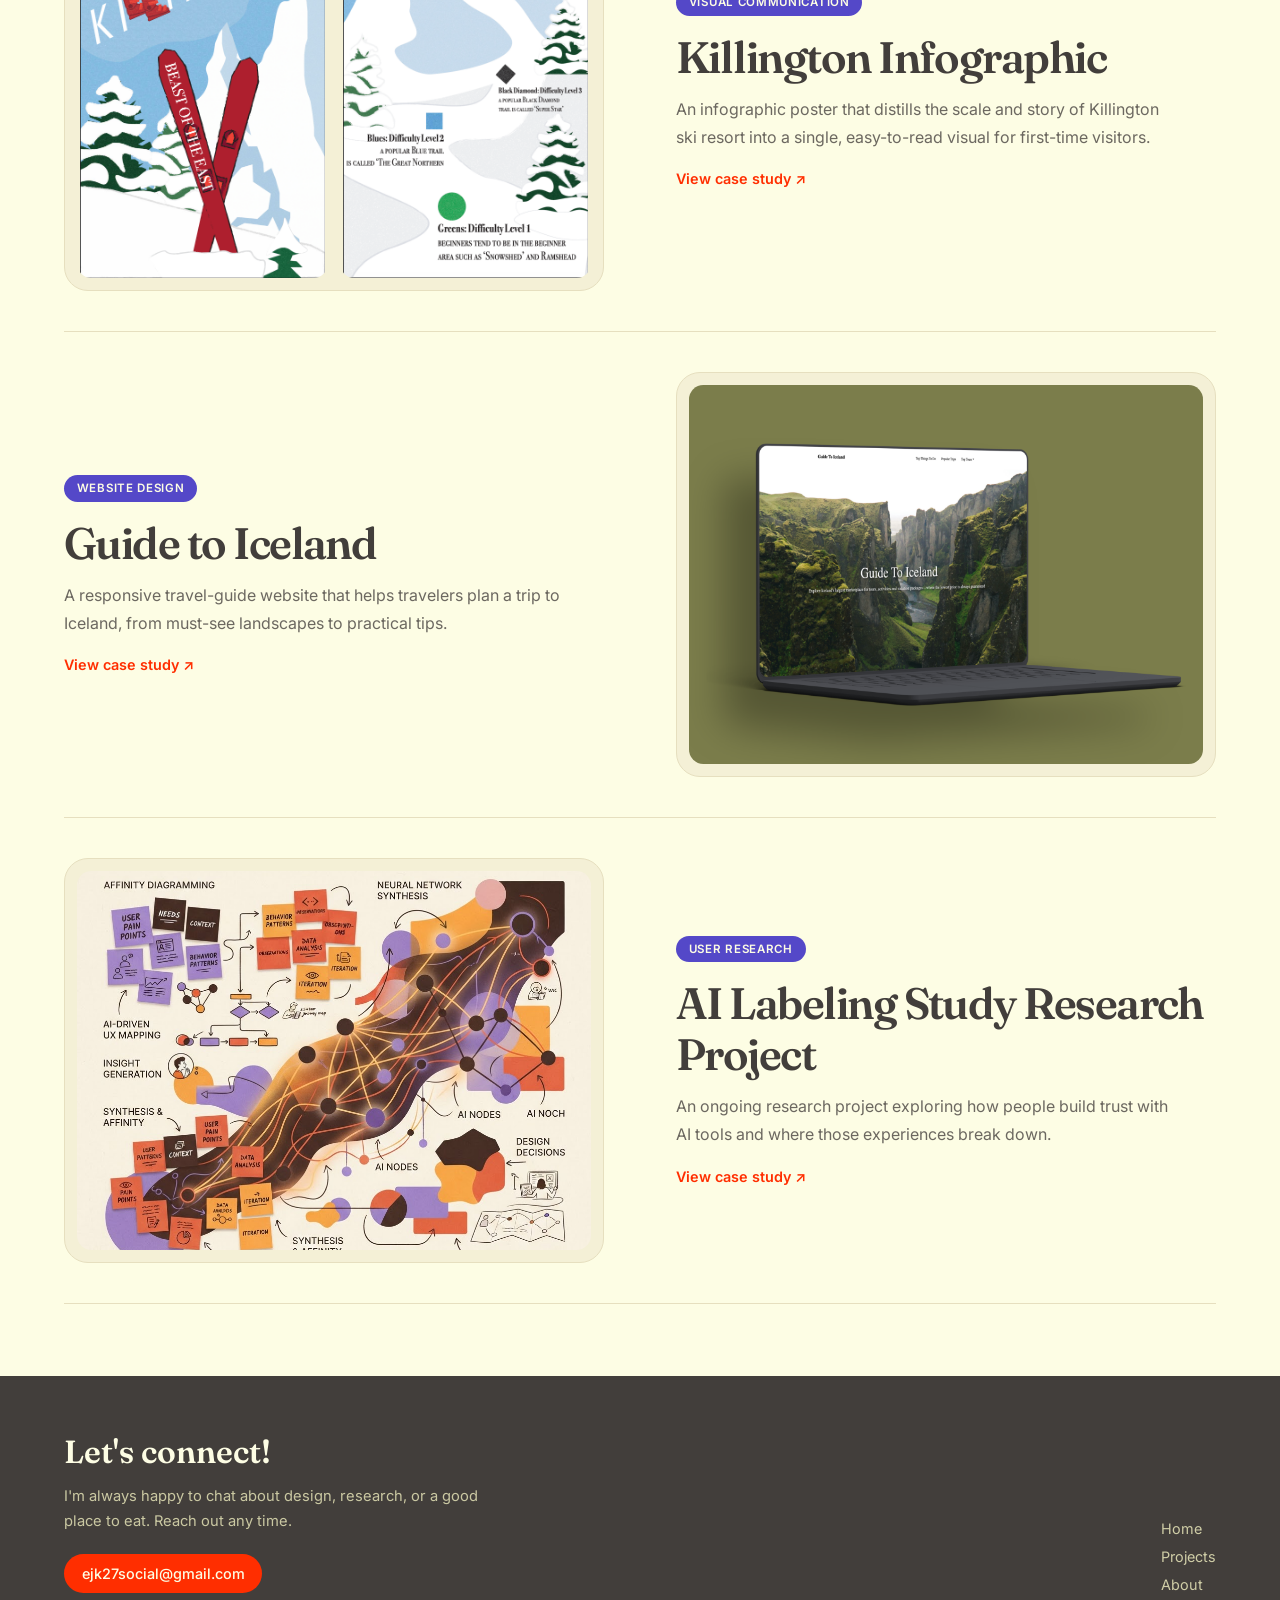
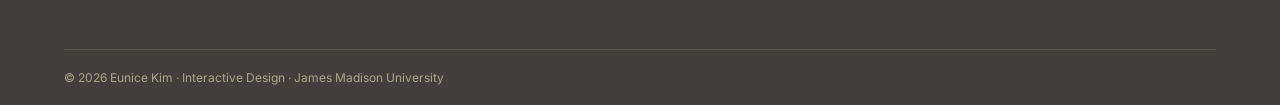
==== commit 35c7e276: "modified:   index.html 	modified:   projects/ai-research/index.html 	modified:   styles.css" ====
--- a/index.html
+++ b/index.html
@@ -93,7 +93,7 @@
             <a class="project-card-link" href="./projects/ai-research/">
               <div class="project-info">
                 <span class="project-category">User Research</span>
-                <h3 class="project-title">AI Research</h3>
+                <h3 class="project-title">AI Labeling Study Research Project</h3>
                 <p class="project-blurb">An ongoing research project exploring how people build trust with AI tools and where those experiences break down.</p>
                 <span class="project-cta">View case study ↗</span>
               </div>
--- a/styles.css
+++ b/styles.css
@@ -5,7 +5,7 @@
   --ink: #423e3b;
   --red: #ff2e00;
   --orange: #fea82f;
-  --cream: #fffecb;
+  --cream: #fdfde4;
   --violet: #5448c8;
   --muted: #f4f0d6;
   --muted-ink: #7a736c;
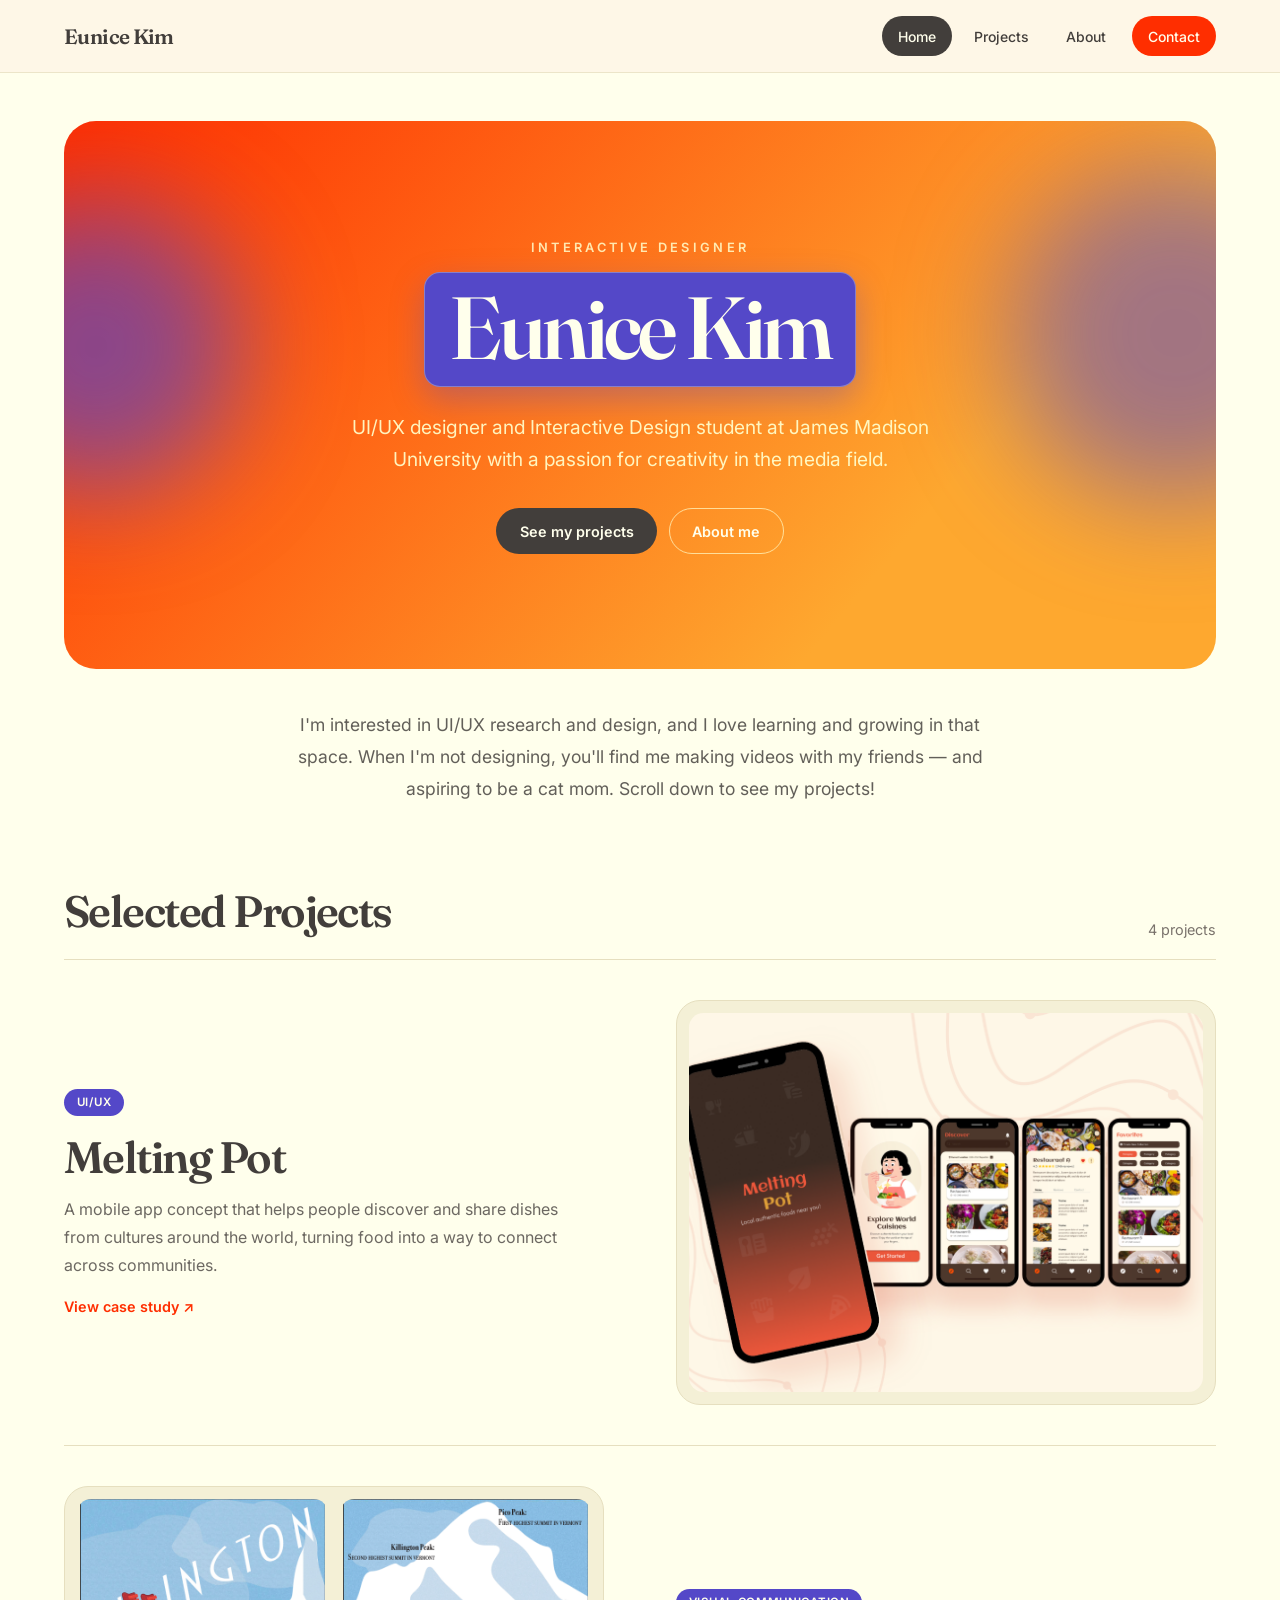
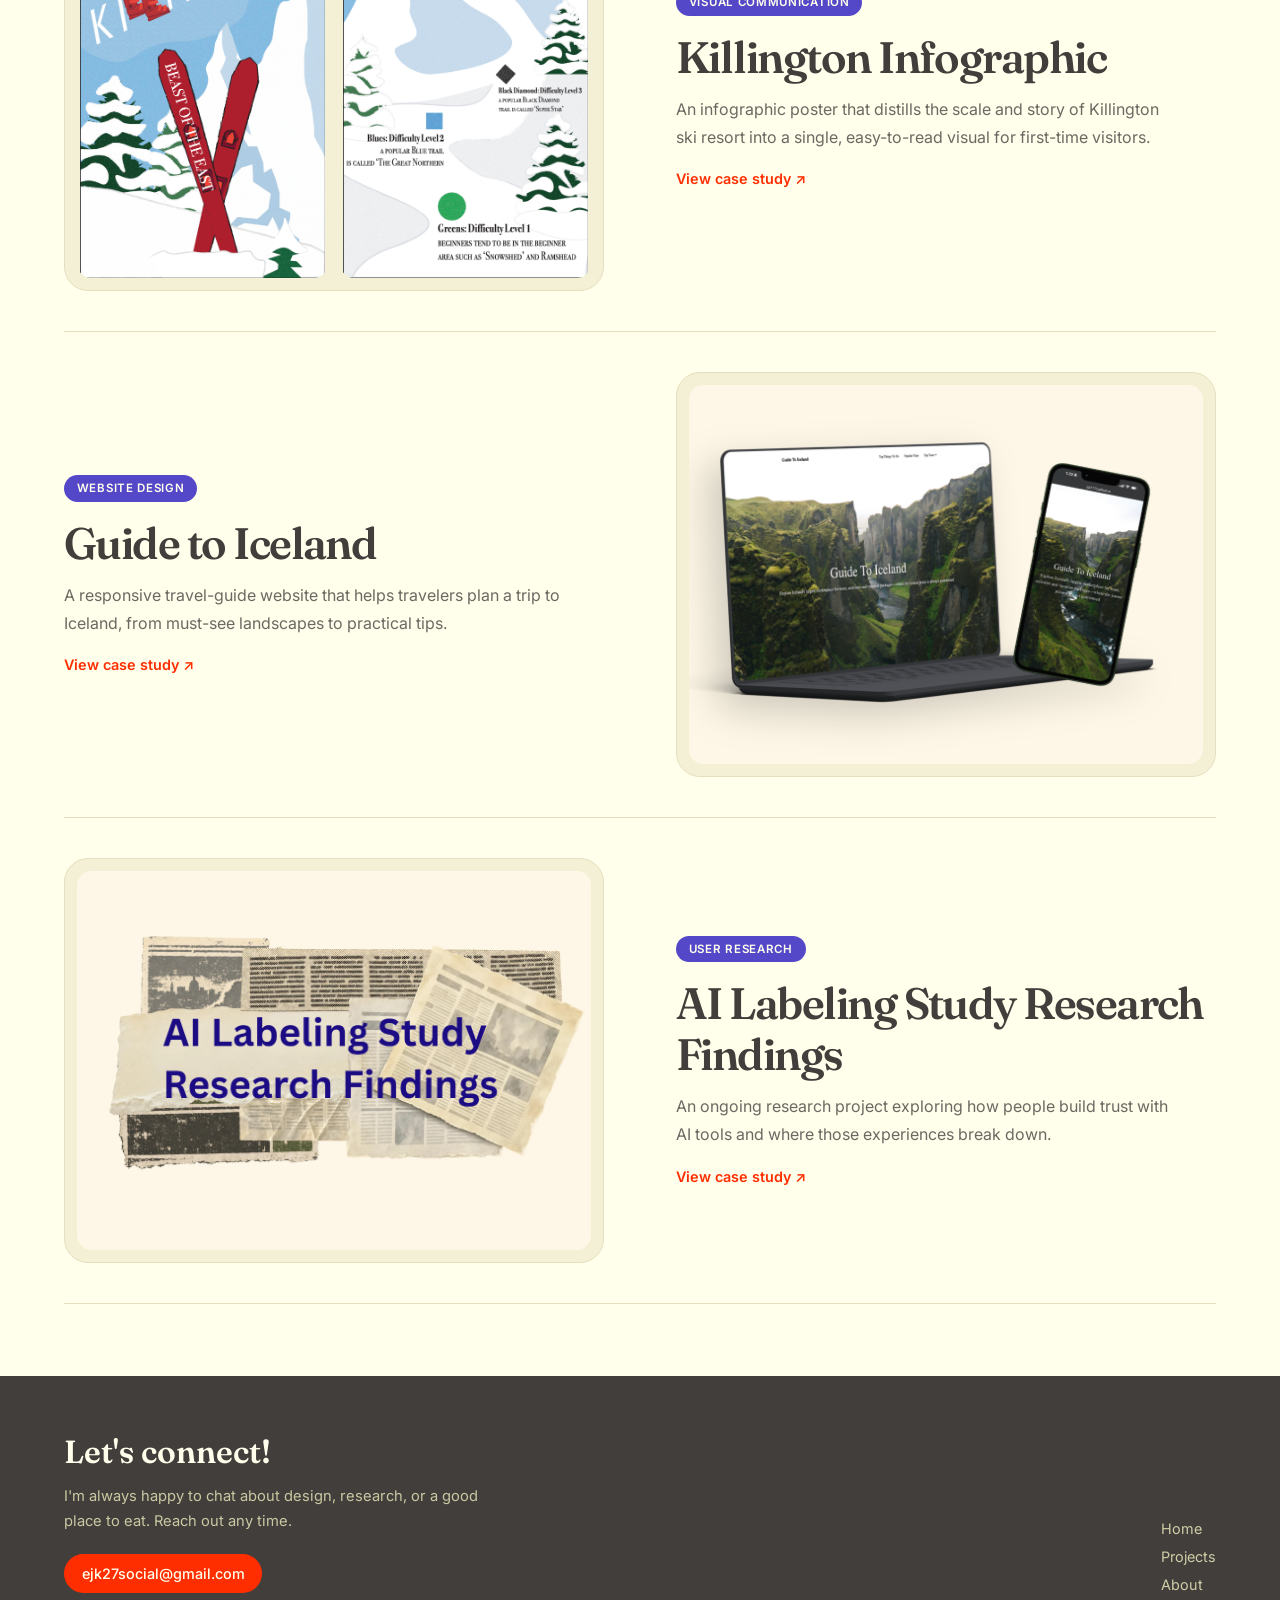
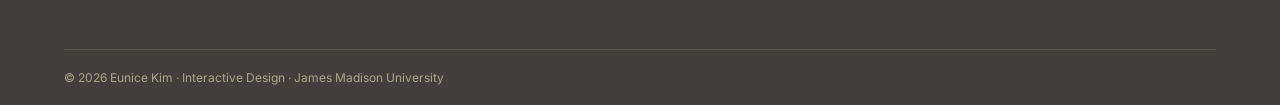
==== commit d509d3ad: "modified:   index.html 	modified:   projects/ai-research/index.html 	modified:   projects/guide-to-i" ====
--- a/index.html
+++ b/index.html
@@ -93,12 +93,12 @@
             <a class="project-card-link" href="./projects/ai-research/">
               <div class="project-info">
                 <span class="project-category">User Research</span>
-                <h3 class="project-title">AI Labeling Study Research Project</h3>
+                <h3 class="project-title">AI Labeling Study Research Findings</h3>
                 <p class="project-blurb">An ongoing research project exploring how people build trust with AI tools and where those experiences break down.</p>
                 <span class="project-cta">View case study ↗</span>
               </div>
               <div class="project-visual">
-                <img src="public/images/ai-research.png" alt="AI trust research project artwork" loading="lazy">
+                <img src="public/images/ai-research.png" alt="AI Labeling Study Research Findings artwork" loading="lazy">
               </div>
             </a>
           </li>
--- a/styles.css
+++ b/styles.css
@@ -5,7 +5,7 @@
   --ink: #423e3b;
   --red: #ff2e00;
   --orange: #fea82f;
-  --cream: #fdfde4;
+  --cream: #ffffec;
   --violet: #5448c8;
   --muted: #f4f0d6;
   --muted-ink: #7a736c;
@@ -57,7 +57,7 @@
   z-index: 10;
   top: 0;
   border-bottom: 1px solid rgb(230 223 191 / 75%);
-  background: rgb(255 254 203 / 90%);
+  background: #fef7e7;
   backdrop-filter: blur(14px);
 }
 
@@ -673,6 +673,46 @@
   line-height: 1.8;
 }
 
+.research-layout {
+  display: grid;
+  grid-template-columns: minmax(0, 1fr) minmax(0, 1.1fr);
+  gap: 4rem;
+  margin-top: 4rem;
+  padding-top: 1rem;
+}
+
+.research-column {
+  display: grid;
+  align-content: start;
+}
+
+.research-column h2 {
+  margin: 0;
+  font-size: clamp(2.6rem, 3.1vw, 4.3rem);
+  font-weight: 400;
+  letter-spacing: -0.06em;
+  line-height: 1;
+  color: var(--text);
+}
+
+.research-list {
+  margin: 2rem 0 0;
+  padding-left: 2rem;
+  color: rgb(66 62 59 / 90%);
+  font-size: clamp(1.15rem, 1.45vw, 1.55rem);
+  line-height: 1.55;
+  letter-spacing: -0.02em;
+}
+
+.research-list li {
+  margin-bottom: 1.25rem;
+  padding-left: 0.35rem;
+}
+
+.research-list li:last-child {
+  margin-bottom: 0;
+}
+
 .case-meta {
   display: grid;
   align-content: start;
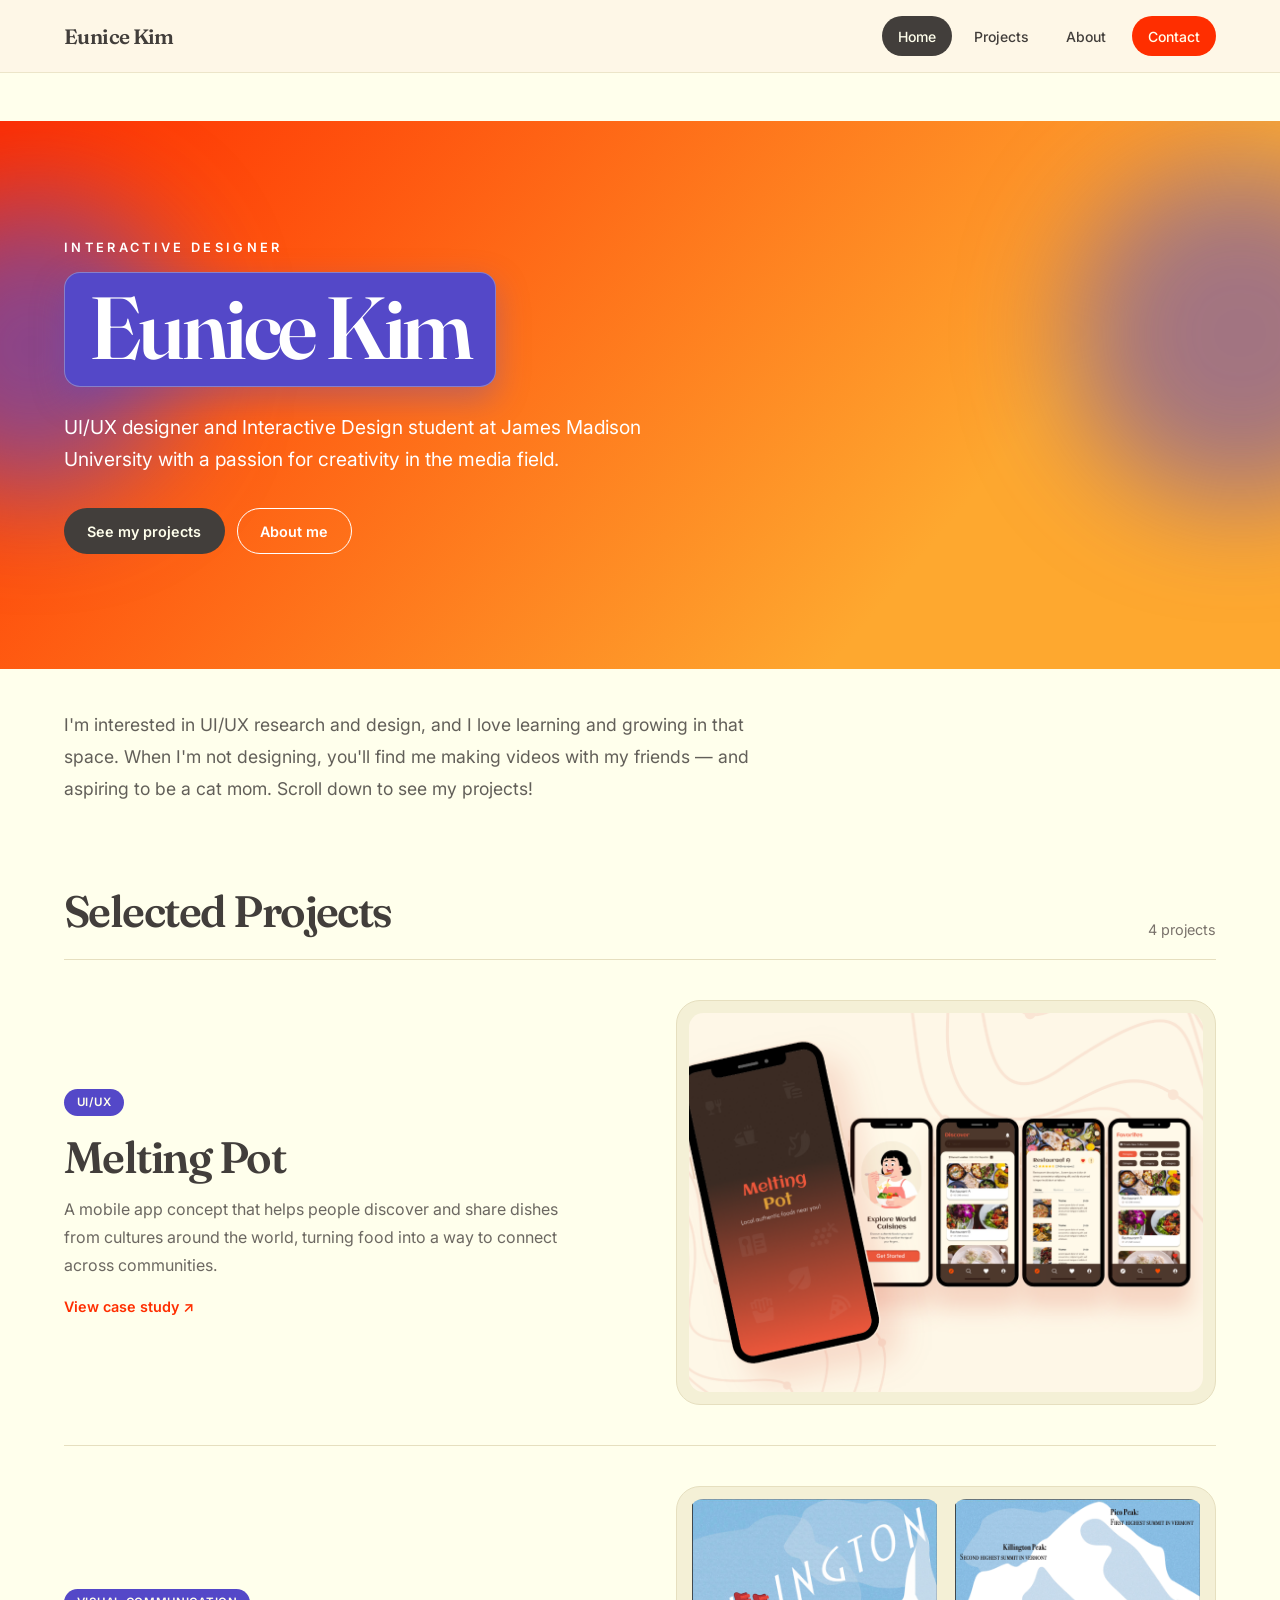
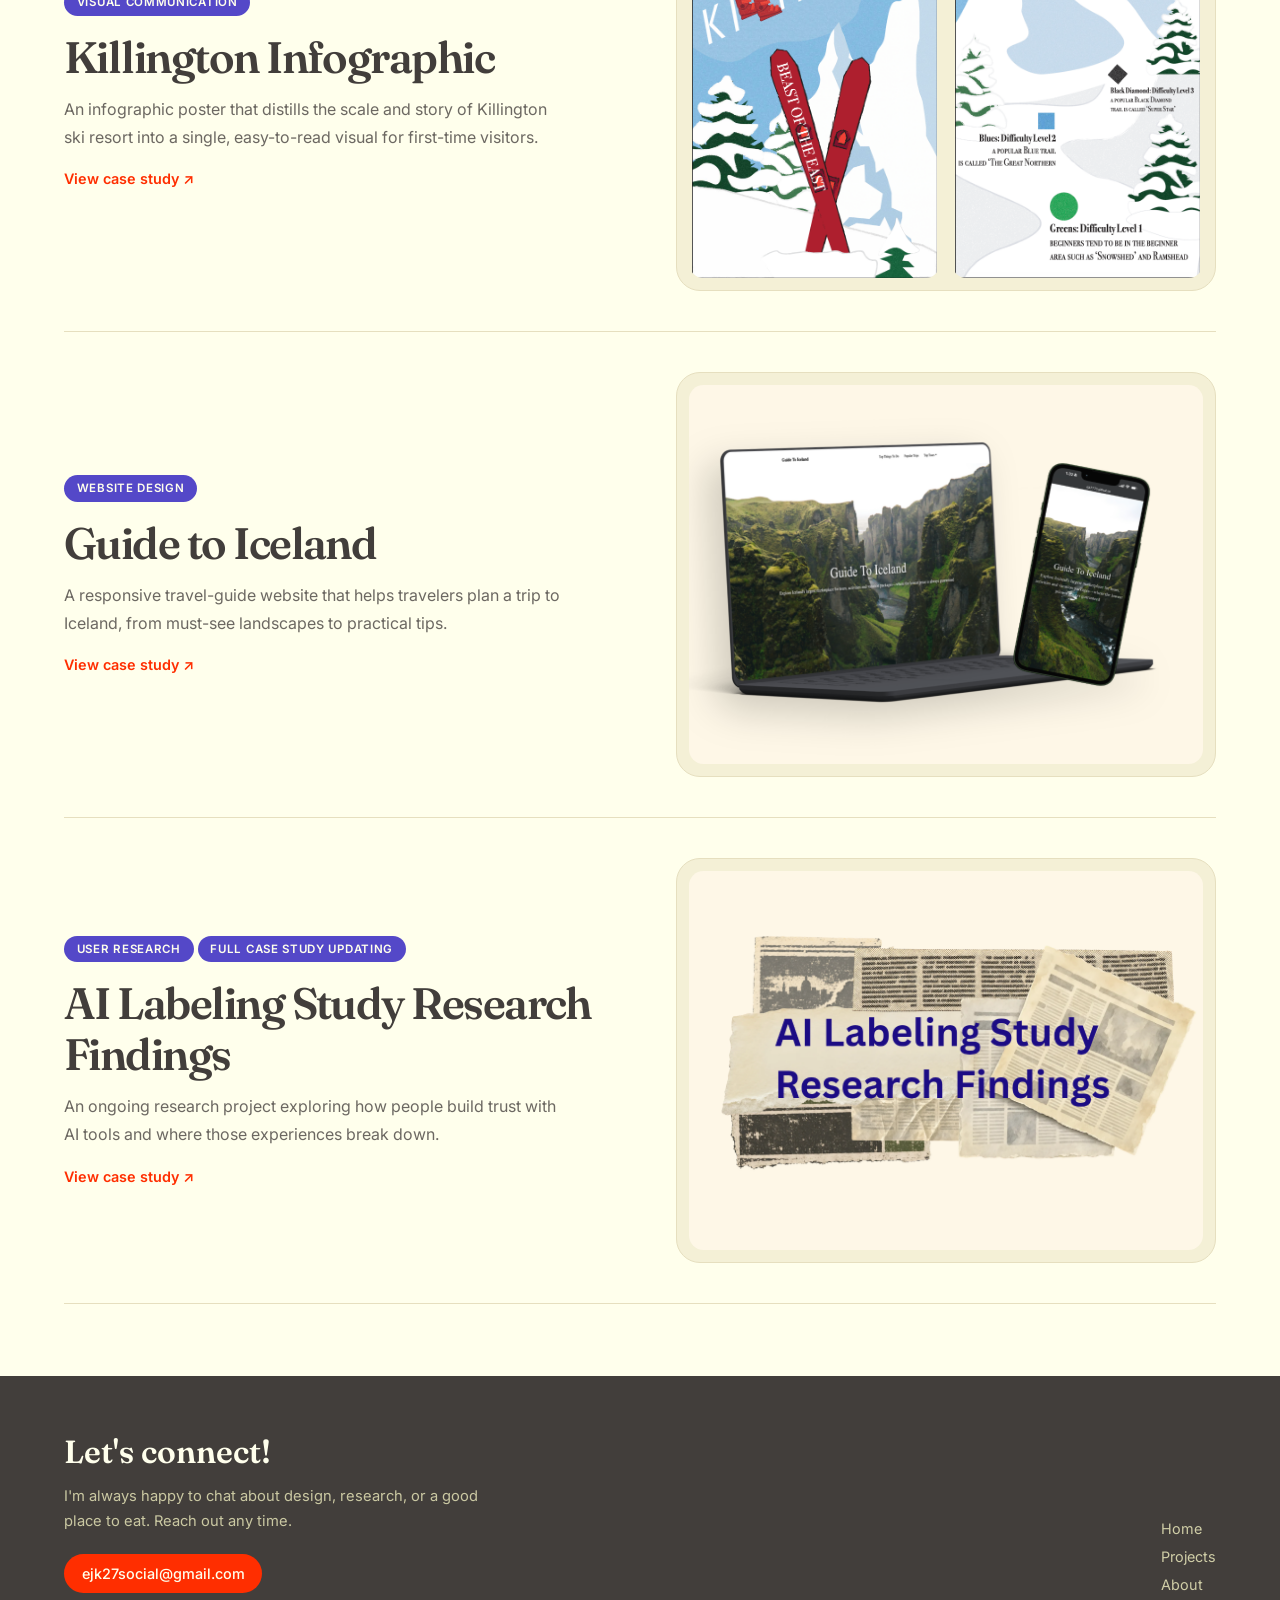
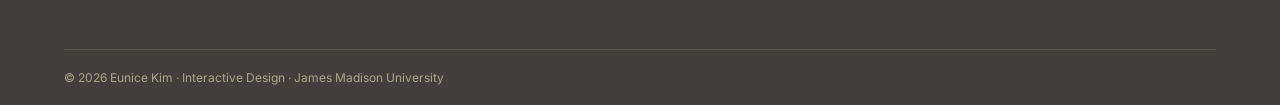
==== commit 1ce1db55: "modified:   index.html" ====
--- a/index.html
+++ b/index.html
@@ -93,6 +93,7 @@
             <a class="project-card-link" href="./projects/ai-research/">
               <div class="project-info">
                 <span class="project-category">User Research</span>
+                <span class="project-category">Full Case Study Updating</span>
                 <h3 class="project-title">AI Labeling Study Research Findings</h3>
                 <p class="project-blurb">An ongoing research project exploring how people build trust with AI tools and where those experiences break down.</p>
                 <span class="project-cta">View case study ↗</span>
--- a/styles.css
+++ b/styles.css
@@ -140,11 +140,13 @@
 
 .hero {
   position: relative;
+  width: 100vw;
+  margin-left: calc(50% - 50vw);
   overflow: hidden;
-  border-radius: 2rem;
-  padding: clamp(4rem, 9vw, 7.5rem) 1.5rem;
+  border-radius: 0;
+  padding: clamp(4rem, 9vw, 7.5rem) max(1.5rem, calc((100vw - 72rem) / 2));
   background: linear-gradient(130deg, var(--red), var(--orange) 74%);
-  text-align: center;
+  text-align: left;
   isolation: isolate;
 }
 
@@ -173,7 +175,7 @@
 }
 
 .eyebrow {
-  color: rgb(255 254 203 / 85%);
+  color: #fff;
   font-size: 0.8rem;
   font-weight: 600;
   letter-spacing: 0.26em;
@@ -182,13 +184,13 @@
 
 .hero h1 {
   width: fit-content;
-  margin: 1rem auto 0;
+  margin: 1rem 0 0;
   border: 1px solid rgb(255 254 203 / 30%);
   border-radius: 1rem;
   padding: 0.25rem 1.5rem 0.45rem;
   background: var(--violet);
   box-shadow: 0 0.75rem 2rem rgb(84 72 200 / 35%);
-  color: var(--cream);
+  color: #fff;
   font-size: clamp(3rem, 8vw, 5.5rem);
   font-weight: 600;
   letter-spacing: -0.04em;
@@ -197,8 +199,8 @@
 
 .hero-copy {
   max-width: 38rem;
-  margin: 1.5rem auto 0;
-  color: rgb(255 254 203 / 93%);
+  margin: 1.5rem 0 0;
+  color: #fff;
   font-size: clamp(1rem, 2.1vw, 1.2rem);
   line-height: 1.7;
 }
@@ -206,7 +208,7 @@
 .button-row {
   display: flex;
   flex-wrap: wrap;
-  justify-content: center;
+  justify-content: flex-start;
   gap: 0.75rem;
   margin-top: 2rem;
 }
@@ -238,17 +240,26 @@
   color: var(--cream);
 }
 
+.hero .button-outline-light {
+  border-color: #fff;
+  color: #fff;
+}
+
+.hero .button-outline-light:hover {
+  background: rgb(255 255 255 / 15%);
+}
+
 .button-outline-light:hover {
   background: rgb(255 254 203 / 15%);
 }
 
 .intro-copy {
   max-width: 43rem;
-  margin: 2.5rem auto 0;
+  margin: 2.5rem 0 0;
   color: rgb(66 62 59 / 83%);
   font-size: 1.1rem;
   line-height: 1.8;
-  text-align: center;
+  text-align: left;
 }
 
 .section {
@@ -291,12 +302,12 @@
   padding: 2.5rem 0;
 }
 
-.project-row:nth-child(even) .project-info {
+.project-info {
+  order: 1;
+}
+
+.project-visual {
   order: 2;
-}
-
-.project-row:nth-child(even) .project-visual {
-  order: 1;
 }
 
 .project-card-link {
@@ -688,19 +699,19 @@
 
 .research-column h2 {
   margin: 0;
-  font-size: clamp(2.6rem, 3.1vw, 4.3rem);
+  font-size: clamp(2.1rem, 2.6vw, 3.4rem);
   font-weight: 400;
   letter-spacing: -0.06em;
-  line-height: 1;
+  line-height: 1.1;
   color: var(--text);
 }
 
 .research-list {
-  margin: 2rem 0 0;
+  margin: 1.8rem 0 0;
   padding-left: 2rem;
-  color: rgb(66 62 59 / 90%);
-  font-size: clamp(1.15rem, 1.45vw, 1.55rem);
-  line-height: 1.55;
+  color: rgb(66 62 59 / 82%);
+  font-size: clamp(1rem, 1.15vw, 1.25rem);
+  line-height: 1.6;
   letter-spacing: -0.02em;
 }
 
@@ -909,8 +920,7 @@
   }
 
   .hero {
-    border-radius: 1.5rem;
-    padding-inline: 1rem;
+    padding-inline: 1.25rem;
   }
 
   .project-row {
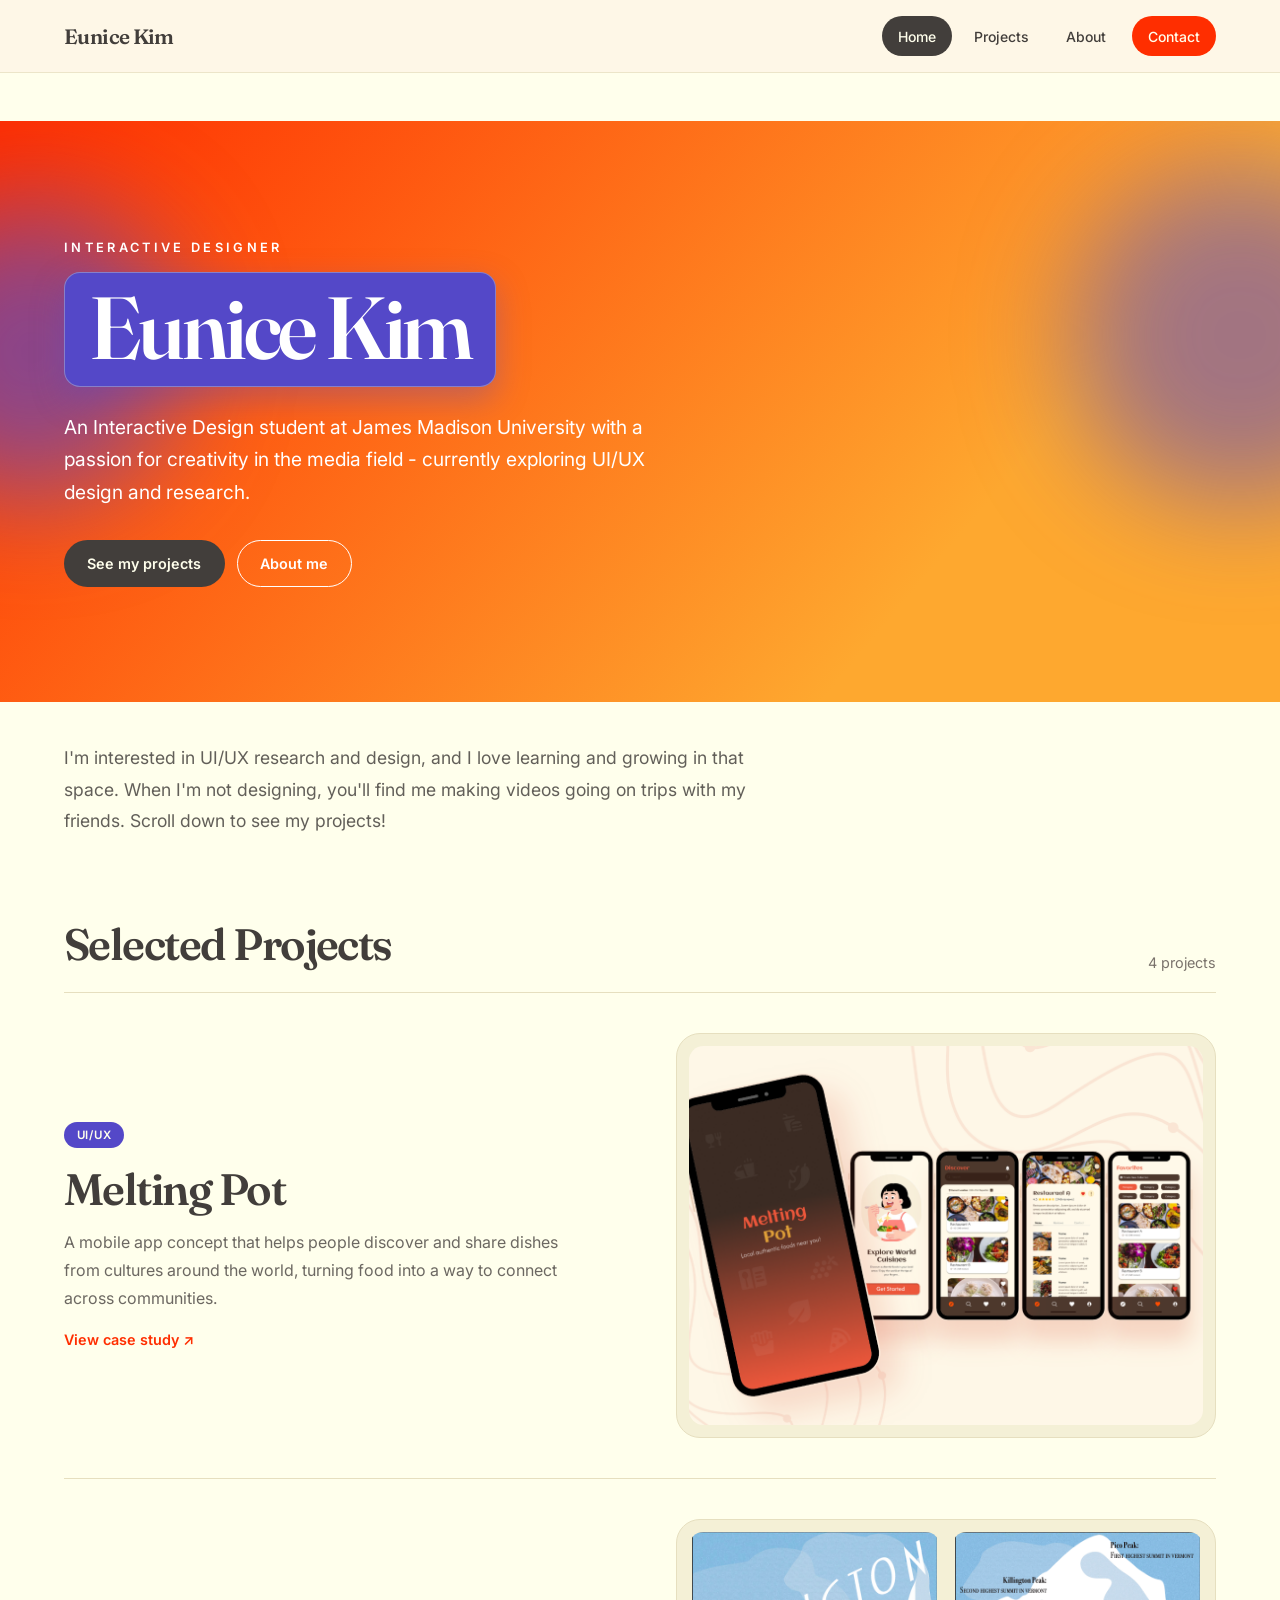
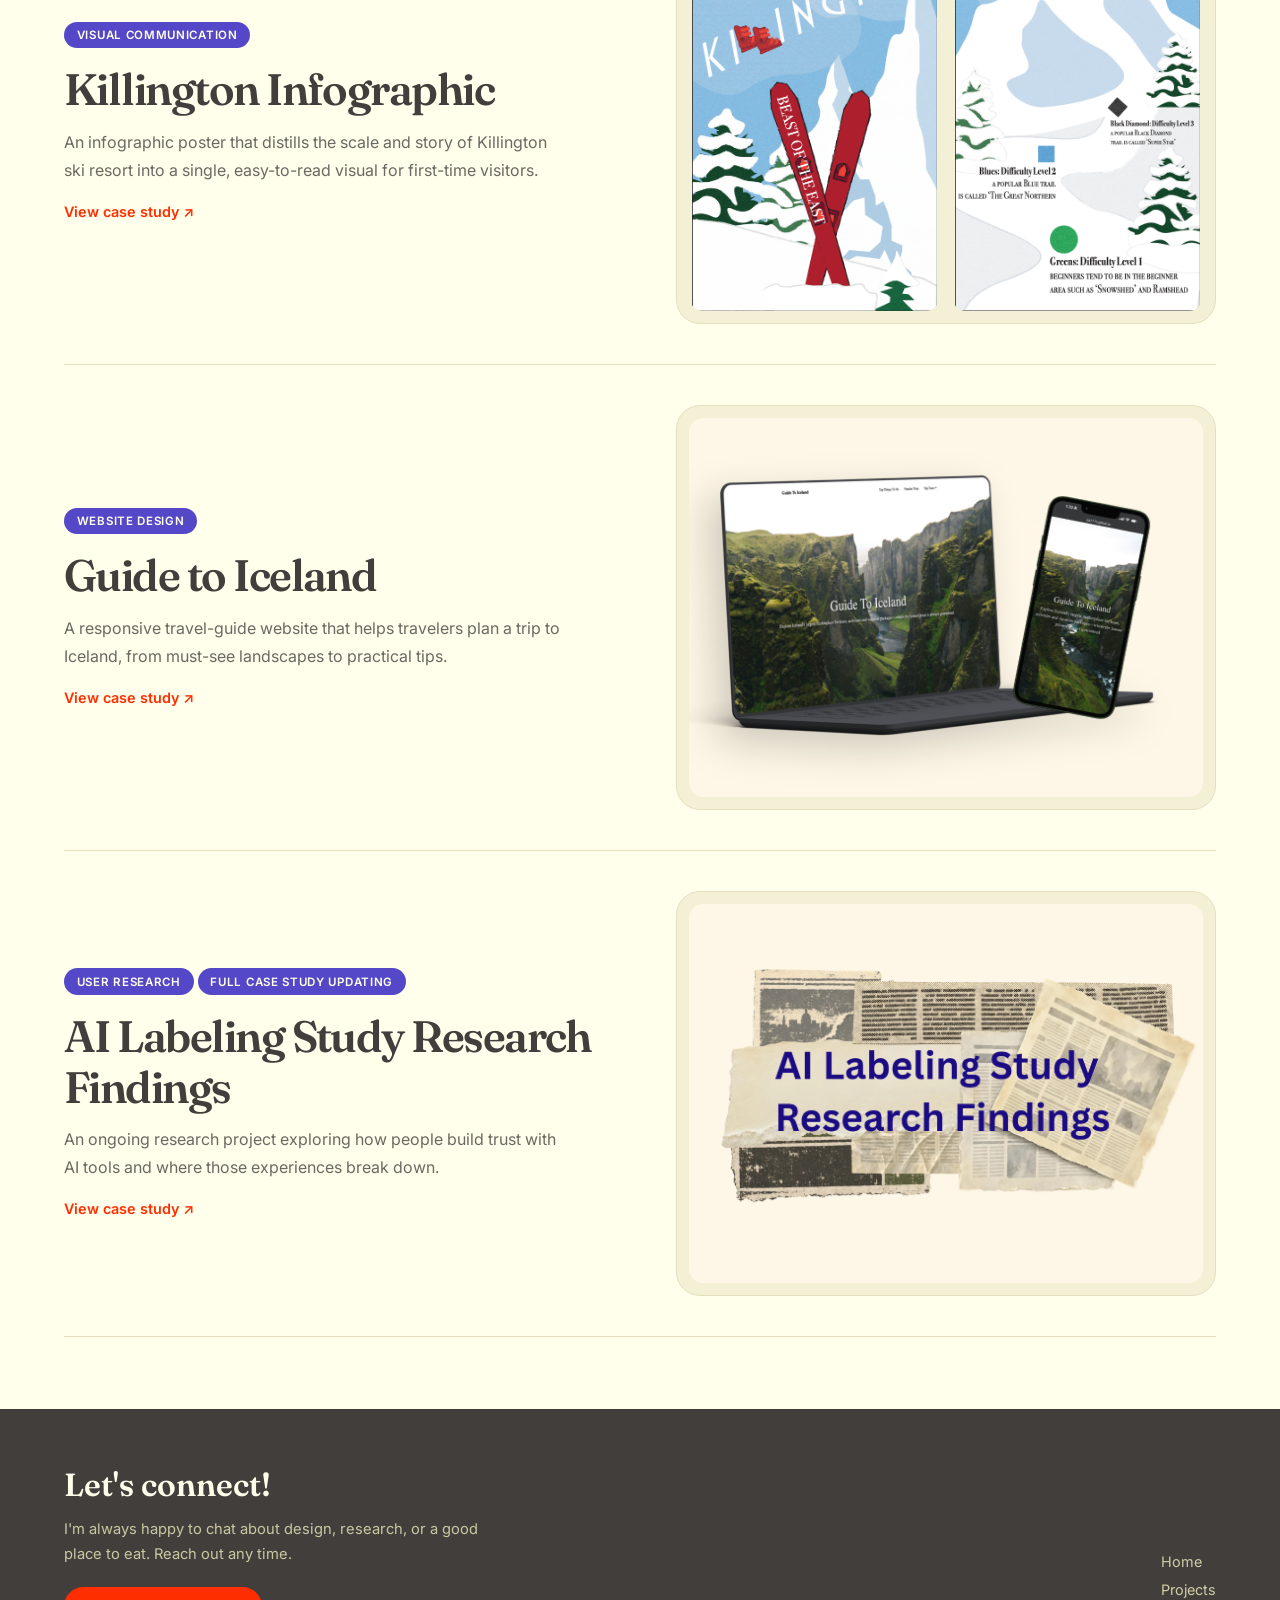
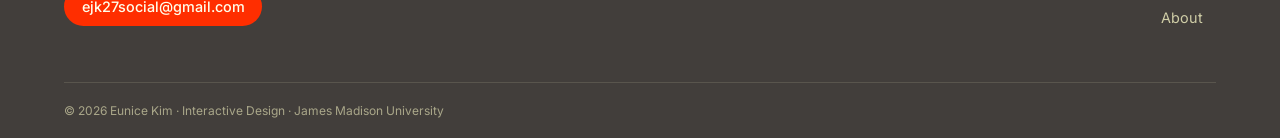
==== commit 7a6026f0: "modified:   index.html" ====
--- a/index.html
+++ b/index.html
@@ -29,14 +29,14 @@
         <div class="hero">
           <span class="eyebrow">Interactive Designer</span>
           <h1 id="hero-title">Eunice Kim</h1>
-          <p class="hero-copy">UI/UX designer and Interactive Design student at James Madison University with a passion for creativity in the media field.</p>
+          <p class="hero-copy">An Interactive Design student at James Madison University with a passion for creativity in the media field - currently exploring UI/UX design and research.</p>
           <div class="button-row">
             <a class="button button-primary" href="#projects">See my projects</a>
             <a class="button button-outline-light" href="./about/">About me</a>
           </div>
         </div>
         <p class="intro-copy">I&apos;m interested in UI/UX research and design, and I love learning and growing in that space. 
-          When I&apos;m not designing, you&apos;ll find me making videos with my friends — and aspiring to be a cat mom. Scroll down to see my projects!</p>
+          When I&apos;m not designing, you&apos;ll find me making videos going on trips with my friends. Scroll down to see my projects!</p>
       </section>
 
       <section class="container section" id="projects" aria-labelledby="projects-title">
--- a/styles.css
+++ b/styles.css
@@ -708,7 +708,6 @@
 
 .research-list {
   margin: 1.8rem 0 0;
-  padding-left: 2rem;
   color: rgb(66 62 59 / 82%);
   font-size: clamp(1rem, 1.15vw, 1.25rem);
   line-height: 1.6;
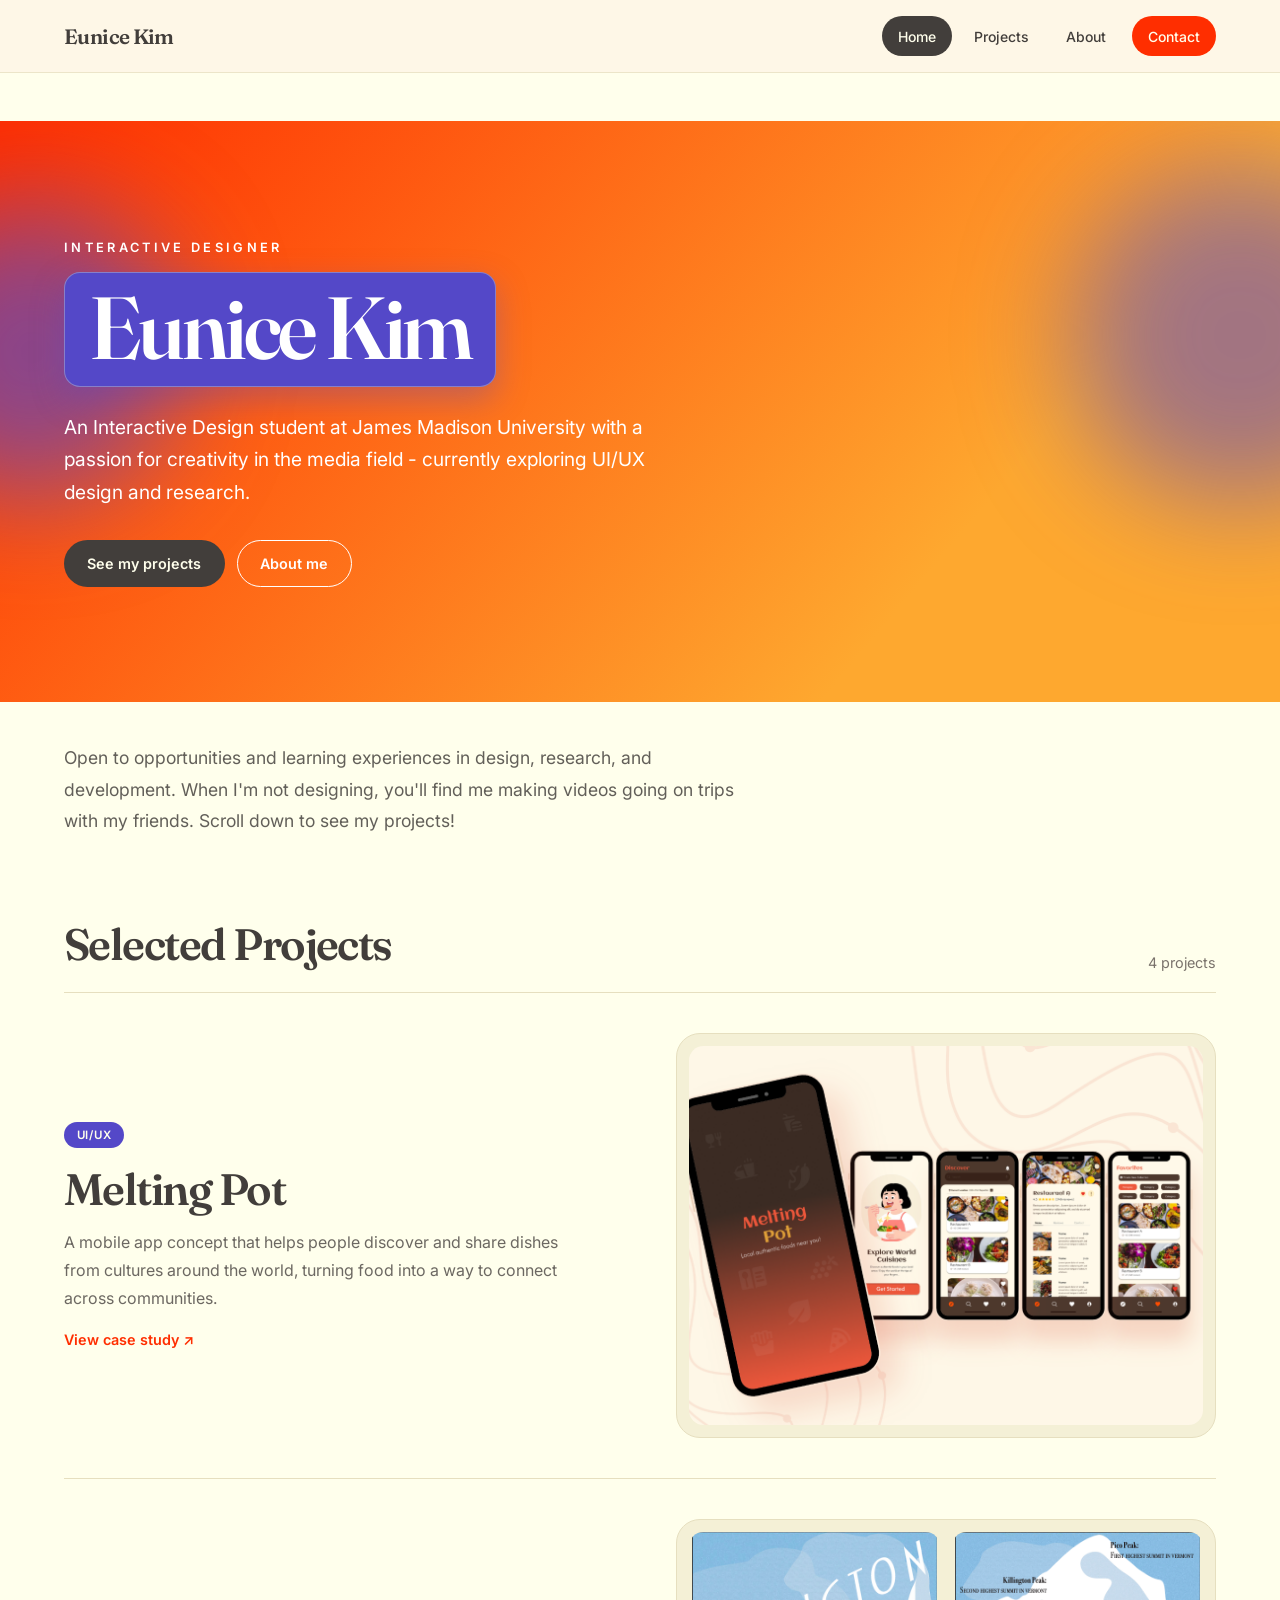
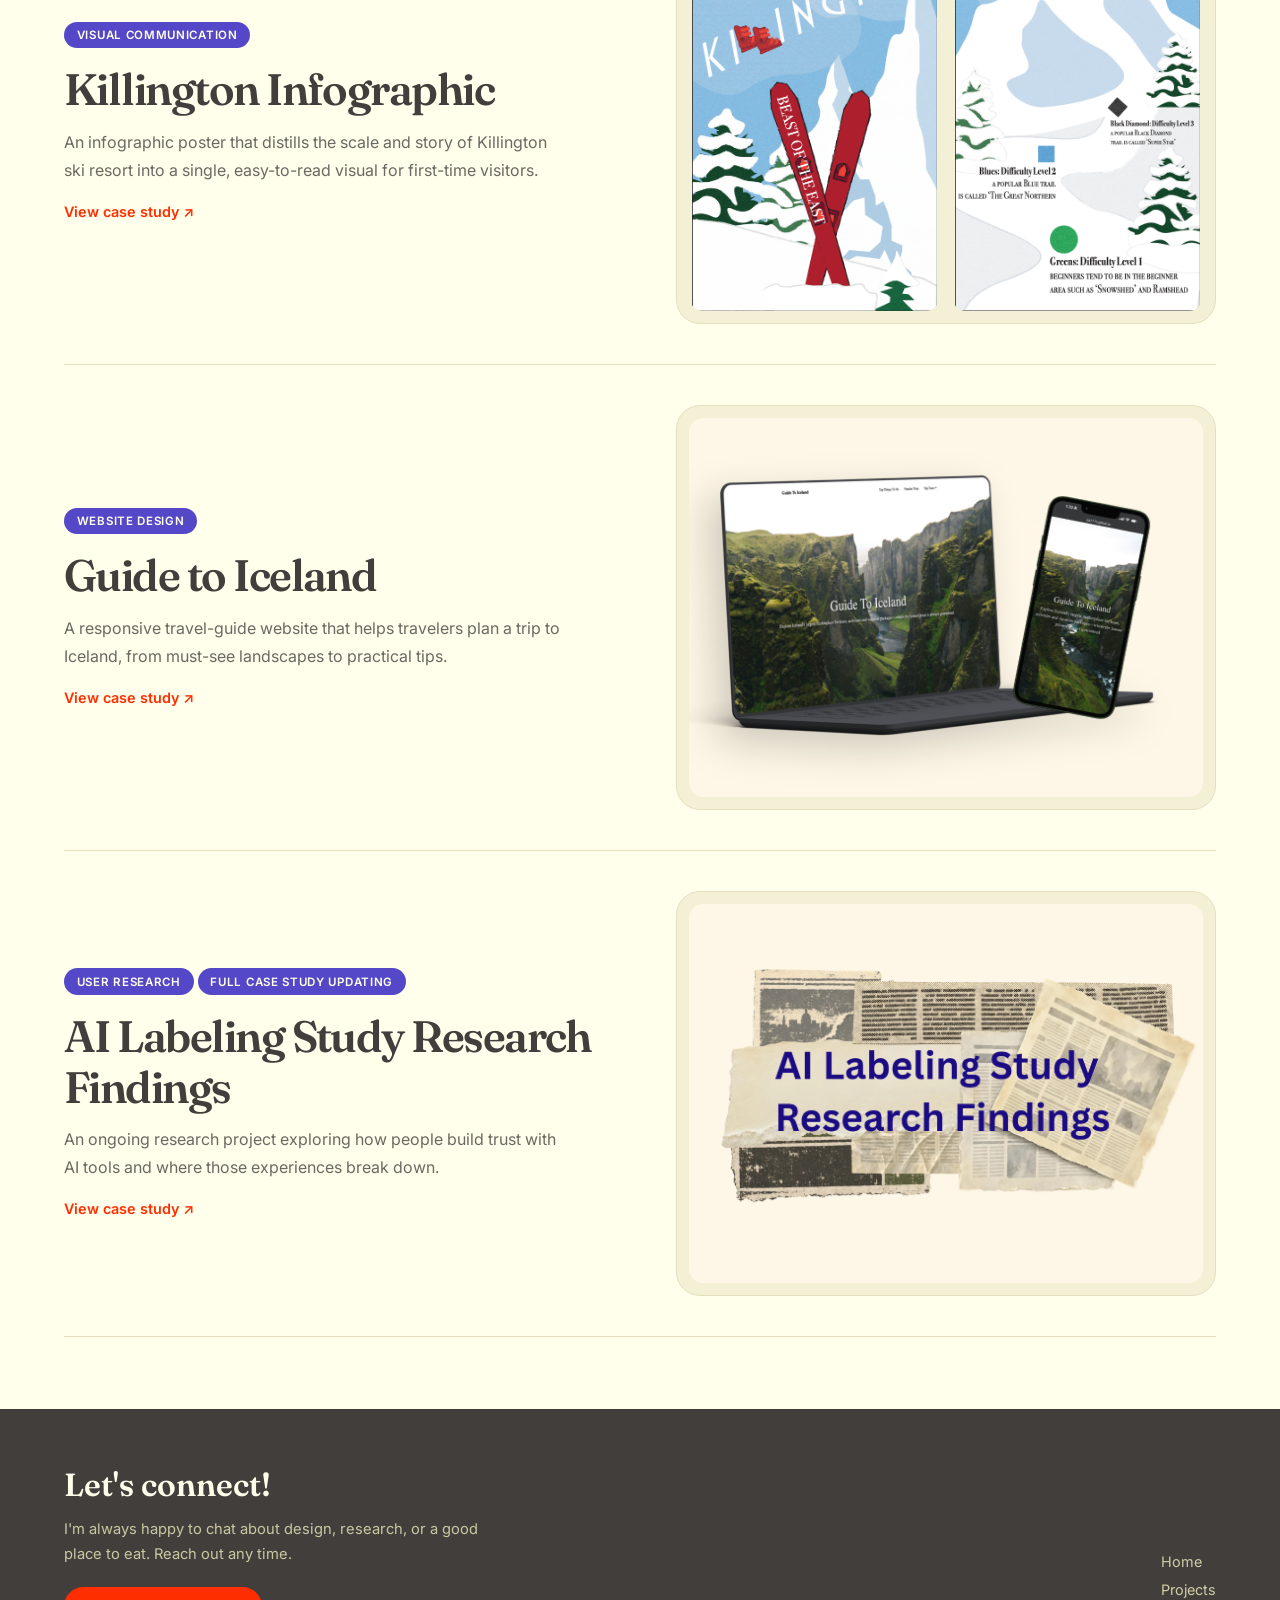
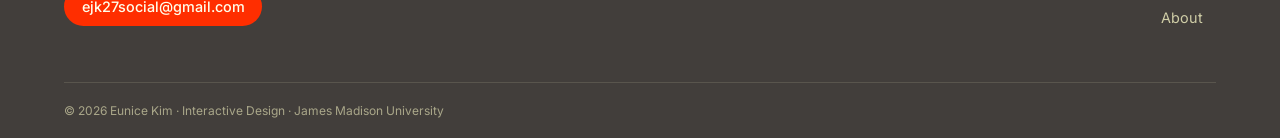
==== commit b4a7e77a: "modified:   index.html" ====
--- a/index.html
+++ b/index.html
@@ -35,7 +35,7 @@
             <a class="button button-outline-light" href="./about/">About me</a>
           </div>
         </div>
-        <p class="intro-copy">I&apos;m interested in UI/UX research and design, and I love learning and growing in that space. 
+        <p class="intro-copy">Open to opportunities and learning experiences in design, research, and development.
           When I&apos;m not designing, you&apos;ll find me making videos going on trips with my friends. Scroll down to see my projects!</p>
       </section>
 
